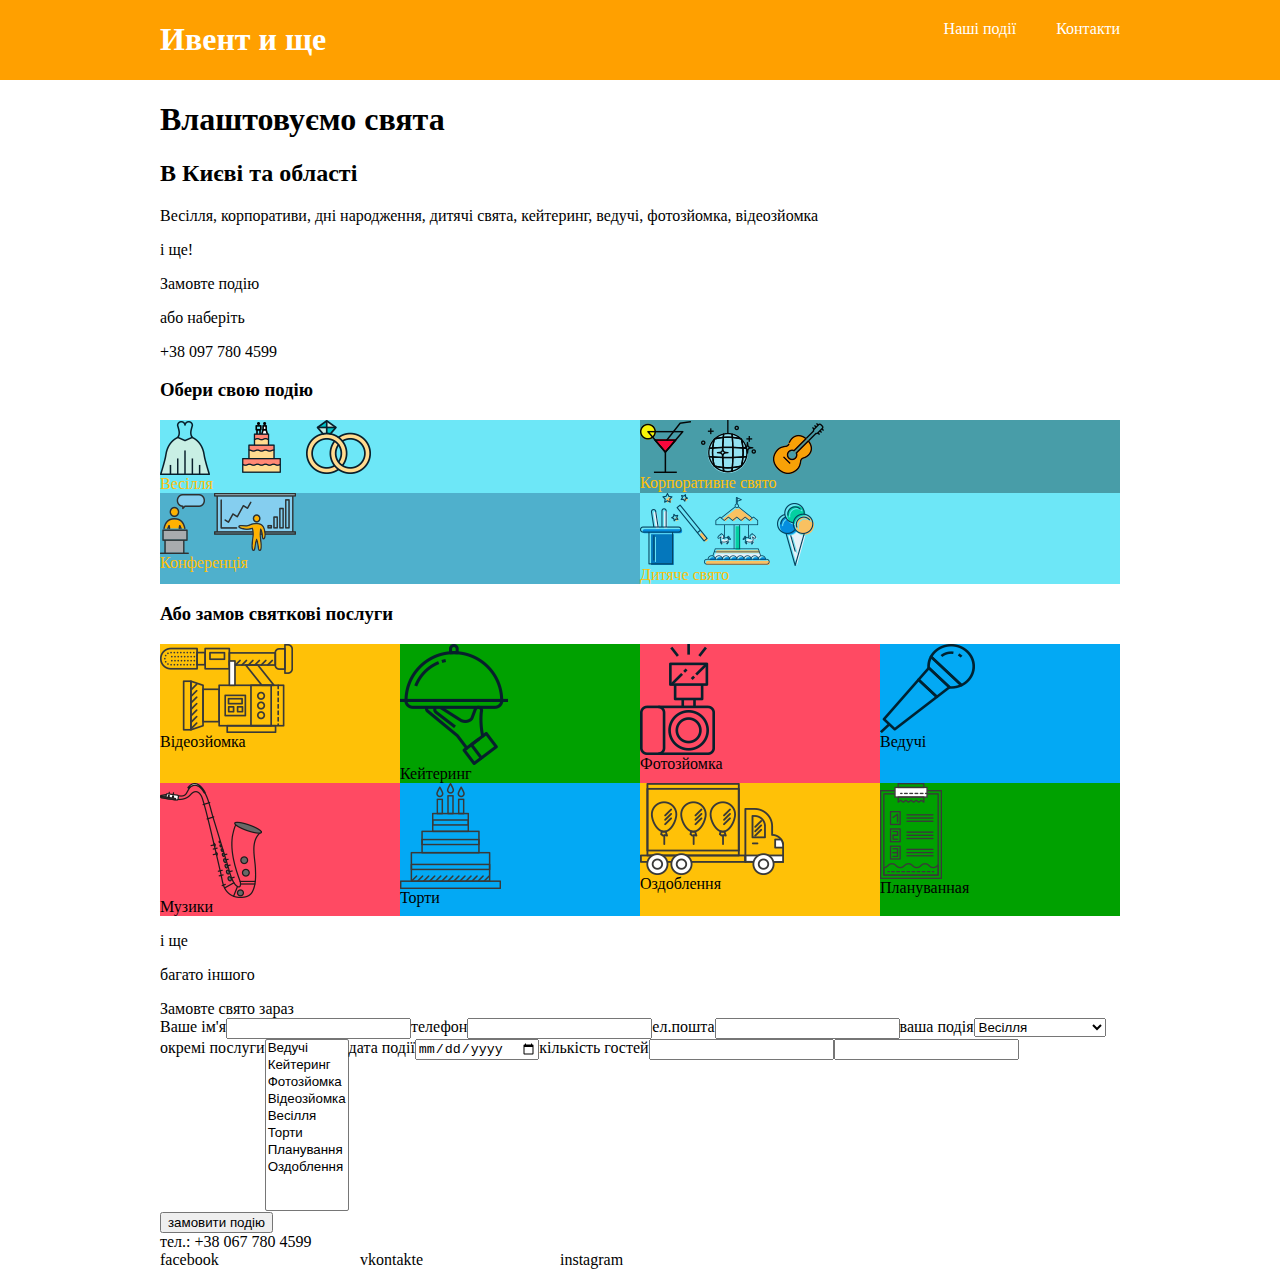
==== index.html @ dd147dad "Scaffoliding" ====
<!DOCTYPE html>
<html lang="ru">
<head>
  <meta charset="utf-8">
  <title>EVENT і ЩЕ</title>
  <link rel="stylesheet" type="text/css" href="style.css">
</head>
<body>
   <header class="main-index__header">
     <div class="container">
       <h1 class="main-nav__name">Ивент и ще</h1>
          <nav class="main-nav">
          <ul class="main-nav__items">
             <li class="main-nav__item">Наші події</li>
             <li class="main-nav__item">Контакти</li>
           </ul>
        </nav>
      </div>
    </header>

	<section class="main-page">
		<div class="main-page__wrapper container">
		  <h1 class="main-page__descript">Влаштовуємо свята</h1>
		  <h2>В Києві та області</h2>
		  <p>Весілля, корпоративи, дні народження, дитячі свята, кейтеринг, ведучі, фотозйомка, відеозйомка</p>
		  <p class="more more--main-page">і ще!</p>
		  <div class="button--main-page">Замовте подію</div>
		  <p>або наберіть</p>
		  <div class="main-page__phone">+38 097 780 4599</div>
		</div>
	</section>

	<section class="events">
		<div class="wrapper__events container">
			<h3 class="events__title">Обери свою подію</h3>
				<ul class="events__list">
					<li class="events__item events__item--wedding">
						<img src="img/main_items_wedding.png">
						<a>Весілля</a>
					</li>
					<li class="events__item events__item--corporate">
						<img src="img/main_items_corporate.png">
						<a>Корпоративне свято</a>
					</li>
					<li class="events__item events__item--conference">
						<img src="img/main_items_conference.png">
						<a>Конференція</a>
					</li>
					<li class="events__item events__item--children">
						<img src="img/main_items_childern.png">
						<a>Дитяче свято</a>
					</li>
				</ul>
			</div>
	</section>
	<section class="products">
		<div class="products__wrapper container">
		<h3>Або замов святкові послуги</h3>
			<ul class="products__list">
				<li class="products__item products__item--video">
					<img src="img/video_cam.png">
					<a>Відеозйомка</a>
				</li>
				<li class="products__item products__item--music">
					<img src="img/sax.png">
					<a>Музики</a>
				</li>
				<li class="products__item products__item--katering">
					<img src="img/katerign.png">
					<a>Кейтеринг</a>
				</li>
				<li class="products__item products__item--photo">
					<img src="img/photo.png">
					<a>Фотозйомка</a>
				</li>
				<li class="products__item products__item--decorating">
					<img src="img/decor.png">
					<a>Оздоблення</a>
				</li>
				<li class="products__item products__item--cakes">
					<img src="img/cakes.png">
					<a>Торти</a>
				</li>
				<li class="products__item products__item--organization">
					<img src="img/organization.png">
					<a>Плануванная</a>
				</li>
				<li class="products__item products__item--tamada">
					<img src="img/tamada.png">
					<a>Ведучі</a>
				</li>
			</ul>
			<div class="products__afterword">
				<p class="more more--products">і ще</p><p>багато іншого</p>
			</div>
		</div>
	</section>

	<section class="order">
		<div class="order__wrapper container">
			<form class="form">
				<label class="form__title">Замовте свято зараз</label>
				<ul>
				  <li><label for="name" class="form__label form__label--text">Ваше ім'я</label></li>
				  <li><input type="text" id="name" name="name" class="form__input form__input--text"></li>
				  <li><label for="phone" class="form__label form__label--text">телефон</label></li>
				  <li><input type="text" id="phone" name="phone" class="form__input form__input--text"></li>
				  <li><label for="email" class="form__label form__label--text">ел.пошта</label></li>
				  <li><input type="text" id="email" name="email" class="form__input form__input--text"></li>
			      <li><label for="event" class="form__label form__label--text">ваша подія</label></li>
				  <li>
				    <select id="event" name="event" class="form__input form__input--text">
				      <option>Весілля</option>
 				      <option>Корпоратив</option>
 					  <option>Конференція</option>
 					  <option>Дитяче свято</option>
 					  <option>День народження</option>
 					  <option>Заручини</option>
					</select>

				  </li>
				  <li><label for="product" class="form__label form__label--select">окремі послуги</label></li>
				  <li>
				  	<select id="product" name="product" class="form__input form__input--select" multiple size="10">
				      <option>Ведучі</option>
					  <option>Кейтеринг</option>
					  <option>Фотозйомка</option>
					  <option>Відеозйомка</option>
					  <option>Весілля</option>
					  <option>Торти</option>
					  <option>Планування</option>
					  <option>Оздоблення</option>
					</select>
				  </li>
				  <li><label for="date" class="form__label form__label--date">дата події</label></li>
				  <li><input type="date" name="date" id="date" class="form__input form__input--date"></li>
				  <li><label for="guest_num" class="form__label form__label--guest-num">кількість гостей</label></li>
				  <li><input type="number" name="guest-num" id="guest-num" class="form__input form__input--date"></li>
				  <li><label for="specials" class="form__label form__label--specials"></label></li>
				  <li><input type="textarea" rows="6" name="specials" class="form__input form__input--textarea"></li>

				  <li><input type="submit" name="order" id="order" class="form__input form__input--submit" value="замовити подію"></li>
				    </ul>
			</form>
		</div>
		<footer class="page-footer container">
		<div class="page-footer__phone">
		тел.: +38 067 780 4599
		</div>
		<div class="page-footer__social-buttonons">
        <ul class="page-footer__social-buttons-list">
          <li class="page-footer__social-button page-footer__social-button--facebook">facebook</li>
          <li class="page-footer__social-button page-footer__social-button--vkontakt">vkontakte</li>
          <li class="page-footer__social-button page-footer__social-button--insta">instagram</li>
        </ul>
      </div>
		</footer>
	</section>


</body>
</html>
---- style.css ----
/* @mobile-widths-only (max-width: 767px);*/

/*-----------------Общие стили-------------------*/

body {
	margin: 0;
	padding: 0;
}

ul {
	list-style: none;
	padding: 0;
	margin: 0;
}

.clearfix:after {
  content: "";
  display: table;
  clear: both;
}

.container {
  width: 320px;
  margin: 0 auto;
}

.header__title {
	display: block;
	float: left;
}

@media (min-width: 768px) {
  .container {
    width: 640px;
  }
}

@media (min-width: 1200px) {
  .container {
    width: 960px;
  }
}


/*-----------------------Header----------------------*/

header {
  overflow: auto;
  outline: 1px dashed white;
  width: 100%;
  color: white;
  background-color: #ffa000;
}



@media (min-width: 768px) {

}
@media (min-width: 1200px) {

}


/*--------------Navigation-------------*/
.main-nav {
  position: relative;
  width: 320px;
  min-height: 50px;
}

.main-nav__items {
  margin: 0;
  padding: 0;
  list-style: none;
}

@media (min-width: 768px) {
	.main-nav {
		width: auto;
		min-height: 70px;}

}

@media (min-width: 1200px) {
	.main-nav {
		width: auto;
		min-height: 70px;
	}
	.main-nav__items {
		float: right;
	}
	.main-nav__name {
		float:left;
	/*	width: 150px;*/
	}
	.main-nav__item {
		float: left;
		margin: 20px;
	}
	.main-nav__item:last-child {
		margin-right: 0;
	}
}

/*--------------------main-page-------------------*/




/*---------------------events----------------------*/

.events__item {
	display: 100%;
}

.events__item img {
	display: block;
}

.events__item a {
	color: #ffc107;
	width: 100%;
}

.events__item--wedding {
	background-color: #6de7f7;
}


.events__item--corporate {
	background-color: #489da8;
}

.events__item--conference {
	background-color: #4fb0cc;
}

.events__item--children {
	background-color: #6de7f7;
}


@media (min-width: 768px) {
	.events__list {
		display: flex;
		flex-direction: row;
		flex-wrap: wrap;
	}

	.events__item {
		flex-basis: 50%;
	}
}

@media (min-width: 1200px) {
	.events__item {
		flex-basis: 50%;
	}
}

/*----------------Products------------------*/

.products {
	display: 100%;
}

.products__item img {
	display: block;
}

.products__item a {

	width: 100%;
}

.products__item--video,
.products__item--decorating {
background-color: #ffc107;
}

.products__item--music,
.products__item--photo {
background-color: #ff4a63;
}

.products__item--katering,
.products__item--organization {
background-color: #00a100;
}

.products__item--cakes,
.products__item--tamada {
background-color: #03a9f4;
}

@media (min-width: 768px) {
	.products__list {
	display: flex;
		flex-direction: row;
		flex-wrap: wrap;
	}

	.products__item {
		width: 50%;
	}


.products__item--video{
	order: 0}
.products__item--decorating {
	order: 6;
}
.products__item--music {
	order: 7;
}
.products__item--photo {
	order: 2;
}
.products__item--katering {
	order: 4;
}
.products__item--organization {
	order:1;}

.products__item--cakes {
	order: 6;
}
.products__item--tamada {
	order: 3;
}

}

@media (min-width: 1200px) {
		.products__item {
		width: 25%;
	}
	.products__item--music {
	order: 4;}

	.products__item--organization {
	order:7;}

	.products__item--katering {
	order: 1;}

	.products__item--cakes {
	order: 5;
}

.products__item--decorating {
	order: 6;
}
}

/*----------------form-------------*/

@media (min-width: 768px) {
	.form ul {
	display: flex;
	flex-wrap: wrap;
	flex-direction: row;
}



/*.form ul {
	padding: 0;
	margin: 0;
	width: 100%;
}*/
}

/*-----------footer--------------*/

@media (min-width: 768px) {
.page-footer li {
		display: block;
 		float: left;
 		width: 200px;
 	}

 }
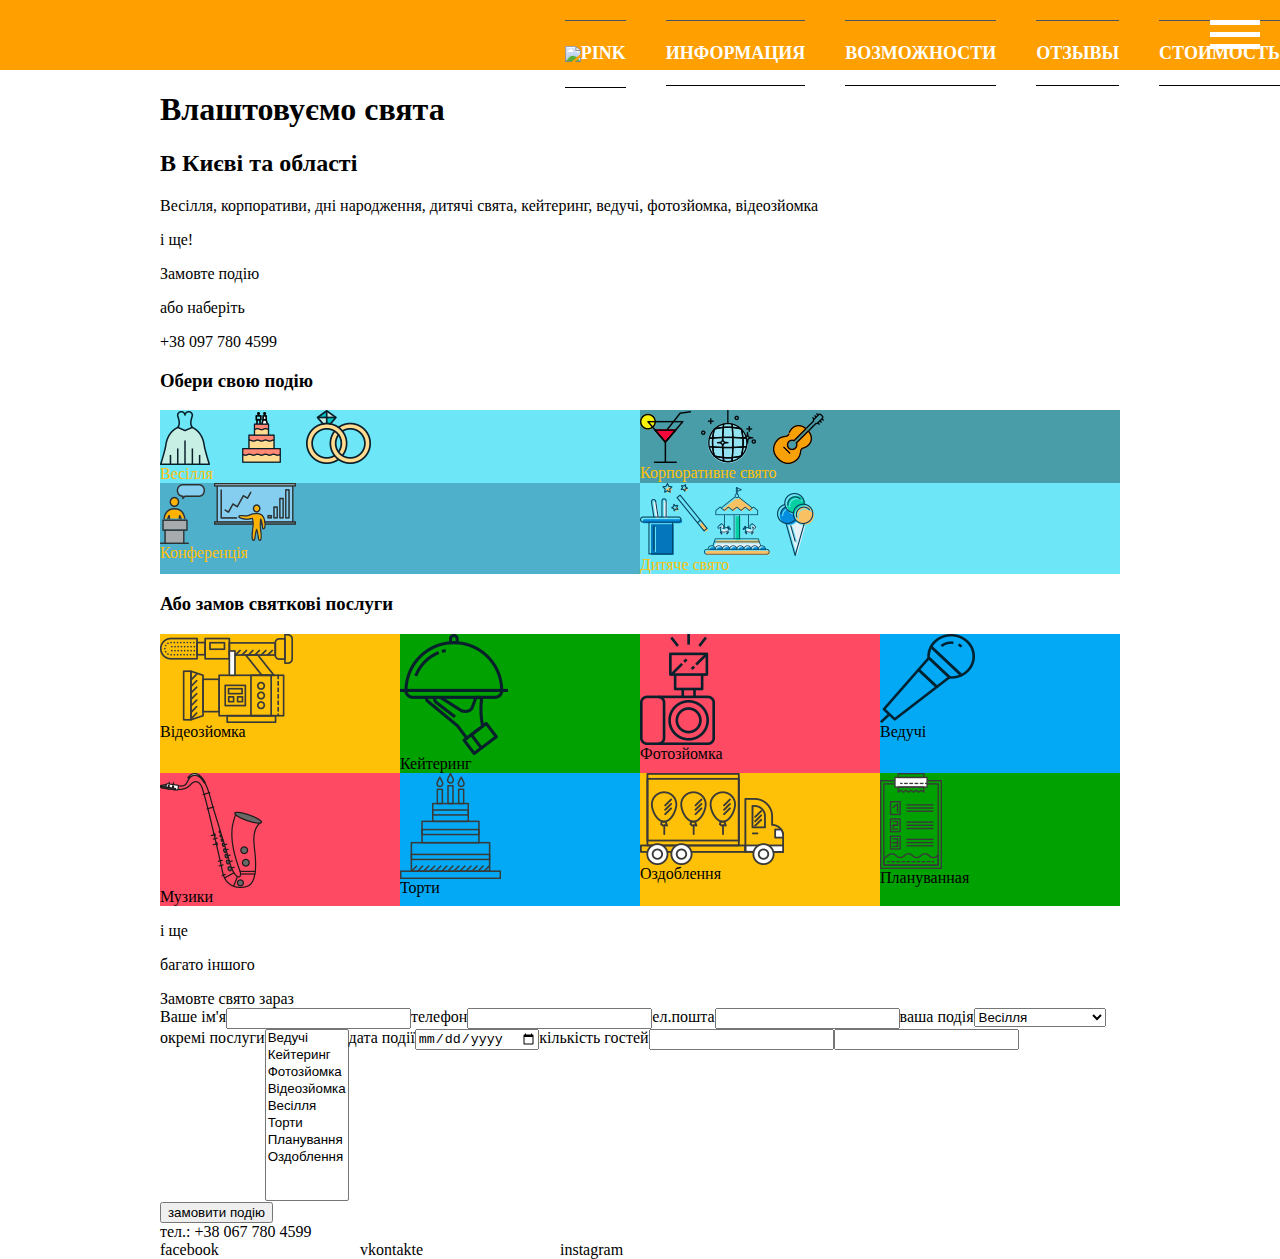
==== commit 0a480af3: "adding fonts" ====
--- a/index.html
+++ b/index.html
@@ -6,17 +6,28 @@
   <link rel="stylesheet" type="text/css" href="style.css">
 </head>
 <body>
-   <header class="main-index__header">
-     <div class="container">
-       <h1 class="main-nav__name">Ивент и ще</h1>
-          <nav class="main-nav">
+<div class="main-index">
+  <header class="main-index__header">
+      <div class="main-nav__wrapper">
+        <nav class="main-nav main-nav--closed">
+          <span class="main-nav__toggle main-nav__toggle--closed"></span>
           <ul class="main-nav__items">
-             <li class="main-nav__item">Наші події</li>
-             <li class="main-nav__item">Контакти</li>
-           </ul>
+            <li class=" main-nav__item main-nav__item--logo-mobile"><a>
+              <picture>
+                <source media="(min-width: 1200px)" srcset="img/logo-pink-white-desktop.svg">
+                <source media="(min-width: 768px)" srcset="img/logo-pink-white-tablet.svg">
+                <img src="img/logo-pink-white-mobile.svg" alt="PINK">
+              </picture></a>
+            </li>
+            <li class="main-nav__item main-nav__item--active"><a>Информация</a></li>
+            <li class="main-nav__item"><a>Возможности</a></li>
+            <li class="main-nav__item"><a>Отзывы</a></li>
+            <li class="main-nav__item"><a>Стоимость</a></li>
+          </ul>
         </nav>
       </div>
     </header>
+   </div>
 
 	<section class="main-page">
 		<div class="main-page__wrapper container">
--- a/style.css
+++ b/style.css
@@ -13,6 +13,7 @@
 	margin: 0;
 }
 
+
 .clearfix:after {
   content: "";
   display: table;
@@ -24,11 +25,6 @@
   margin: 0 auto;
 }
 
-.header__title {
-	display: block;
-	float: left;
-}
-
 @media (min-width: 768px) {
   .container {
     width: 640px;
@@ -38,20 +34,298 @@
 @media (min-width: 1200px) {
   .container {
     width: 960px;
-  }
+
+  }
+}
+
+
+/*-------------------шрифты--------------------*/
+
+@font-face {
+  font-family: 'Peach_milk';
+  src:  url('fonts/peach_milk.ttf') format('ttf');
+  font-weight: normal;
+  font-style: normal;
+}
+
+@font-face {
+  font-family: "Peach_milk";
+  src:  url('fonts/peach_milk_2.otf') format('ttf');
+  font-weight: bold;
+  font-style: normal;
+}
+/* Generated by Font Squirrel (https://www.fontsquirrel.com) on April 2, 2016 */
+
+
+
+@font-face {
+    font-family: 'peach_milkregular';
+    src: url('peach_milk-webfont.eot');
+    src: url('peach_milk-webfont.eot?#iefix') format('embedded-opentype'),
+         url('peach_milk-webfont.woff2') format('woff2'),
+         url('peach_milk-webfont.woff') format('woff'),
+         url('peach_milk-webfont.ttf') format('truetype');
+    font-weight: normal;
+    font-style: normal;
+
+}
+
+
+
+
+@font-face {
+    font-family: 'peach_milk_2.0regular';
+    src: url('peach_milk_2-webfont.eot');
+    src: url('peach_milk_2-webfont.eot?#iefix') format('embedded-opentype'),
+         url('peach_milk_2-webfont.woff2') format('woff2'),
+         url('peach_milk_2-webfont.woff') format('woff'),
+         url('peach_milk_2-webfont.ttf') format('truetype');
+    font-weight: normal;
+    font-style: normal;
+
+}
+
+
+
+
+@font-face {
+    font-family: 'web_serveroffregular';
+    src: url('web_serveroff-webfont.eot');
+    src: url('web_serveroff-webfont.eot?#iefix') format('embedded-opentype'),
+         url('web_serveroff-webfont.woff2') format('woff2'),
+         url('web_serveroff-webfont.woff') format('woff'),
+         url('web_serveroff-webfont.ttf') format('truetype');
+    font-weight: normal;
+    font-style: normal;
+
+}
+
+
+
+
+@font-face {
+    font-family: 'web_serveroffregular';
+    src: url('web_serveroff-webfont.eot');
+    src: url('web_serveroff-webfont.eot?#iefix') format('embedded-opentype'),
+         url('web_serveroff-webfont.woff2') format('woff2'),
+         url('web_serveroff-webfont.woff') format('woff'),
+         url('web_serveroff-webfont.ttf') format('truetype');
+    font-weight: normal;
+    font-style: normal;
+
 }
 
 
 /*-----------------------Header----------------------*/
 
-header {
-  overflow: auto;
-  outline: 1px dashed white;
+.main-nav {
+  position: relative;
   width: 100%;
-  color: white;
+  min-height: 50px;
   background-color: #ffa000;
-}
-
+
+}
+
+.main-nav__wrapper{
+  .container
+}
+
+.main-nav__logo-mobile  {
+	display: block;
+	height: 30px;
+}
+
+.main-nav__logo-mobile img {
+	width: 80px;
+	height: 30px;
+}
+
+.main-nav__items {
+  margin: 0;
+  padding: 0;
+  list-style: none;
+}
+
+.main-nav__item a {
+  display: block;
+  padding: 25px 0px;
+  // padding-bottom: 25px;
+  text-align: center;
+
+  font-size: 18px;
+  line-height: 14px;
+  color: #ffffff;
+  text-transform: uppercase;
+  text-decoration: none;
+  font-weight: bold;
+ font-family: "peach_milkregular";
+
+  background-color: rbga(29, 38, 50, 0.3);
+  border-top: 1px solid #495562;
+  border-bottom: 1px solid #030303;
+}
+
+.main-nav__toggle {
+  position: absolute;
+  top: 0;
+  right: 0;
+  z-index: 20;
+  display: block;
+  width: 70px;
+  height: 50px;
+  font-size: 0;
+  cursor: pointer;
+}
+
+.main-nav__toggle--closed::before {
+  content: "";
+  position: absolute;
+  top: 20px;
+  left: 0px;
+
+  width: 50px;
+  height: 5px;
+
+  background-color: #ffffff;
+  box-shadow: 0 12px 0 0 #ffffff,
+  0 24px 0 0 #ffffff;
+}
+
+.main-nav__toggle--opened::before,
+.main-nav__toggle--opened::after {
+  content: "";
+  position: absolute;
+  top: 23px;
+  left: 0px;
+
+  width: 36px;
+  height: 2px;
+
+  background-color: #ffffff;
+}
+
+.main-nav__toggle--opened::before {
+  transform: rotate(45deg);
+}
+
+.main-nav__toggle--opened::after {
+  transform: rotate(-45deg);
+}
+  @media    @mobile-and-tablet-widths-only {
+  .main-nav--closed .main-nav__item {
+    display: none;
+  }
+
+  .main-nav--closed .main-nav__item--logo-mobile {
+    display: block;
+  }
+
+  .main-nav--closed .main-nav__item a {
+    border: none;
+  }
+
+  .main-nav--opened {
+    position: absolute;
+    top: 0;
+    right: 0;
+    left: 70px;
+    z-index: 10;
+
+    background-color: #6a4d38;
+  }
+
+  .main-nav--opened::before {
+    content: "";
+    position: absolute;
+    top: 0;
+    left: 0;
+    z-index: 2;
+
+    width: 7px;
+    height: 100%;
+  }
+
+  .main-nav--opened .main-nav__item {
+    display: block;
+  }
+
+  .main-nav--opened .main-nav__user-nav {
+    display: block;
+  }
+
+}
+
+@media @tablet-widths {
+	.main-nav {
+		width: auto;
+		min-height: 70px;
+  }
+
+  .main-index__header{
+    background-color: rgba(29, 40, 50, 0.3);
+
+  }
+
+}
+
+@media @desktop-widths {
+	.main-index__header {
+   background-color: rgba(29, 40, 50, 0.3);
+  }
+
+  .main-nav__toggle {
+    display: none;
+  }
+
+  .main-nav__wrapper {
+    display: flex;
+    flex-direction: row;
+    flex-wrap: nowrap;
+  }
+
+  .main-nav {
+	  display: flex;
+    flex-direction: row;
+    width: 100%;
+    min-height: 70px;
+	}
+
+  .main-nav__items {
+    margin-left: 0;
+    align-items: center;
+    width: 100%;
+  }
+
+  .main-nav__item {
+    margin: 20px;
+  }
+
+.main-nav__item a {
+  border: none;
+  background-color: transparent;
+  text-transform: none;
+  font-weight: normal;
+}
+
+.main-nav__item--logo-mobile {
+margin-right: 170px;
+}
+
+
+	.main-nav__items {
+    display: flex;
+    flex-direction: row;
+    margin-left: auto;
+	}
+
+	.main-nav__name {
+	  width: 150px;
+	}
+
+	.main-nav__item:last-child {
+	  margin-right: 0;
+	}
+}
 
 
 @media (min-width: 768px) {
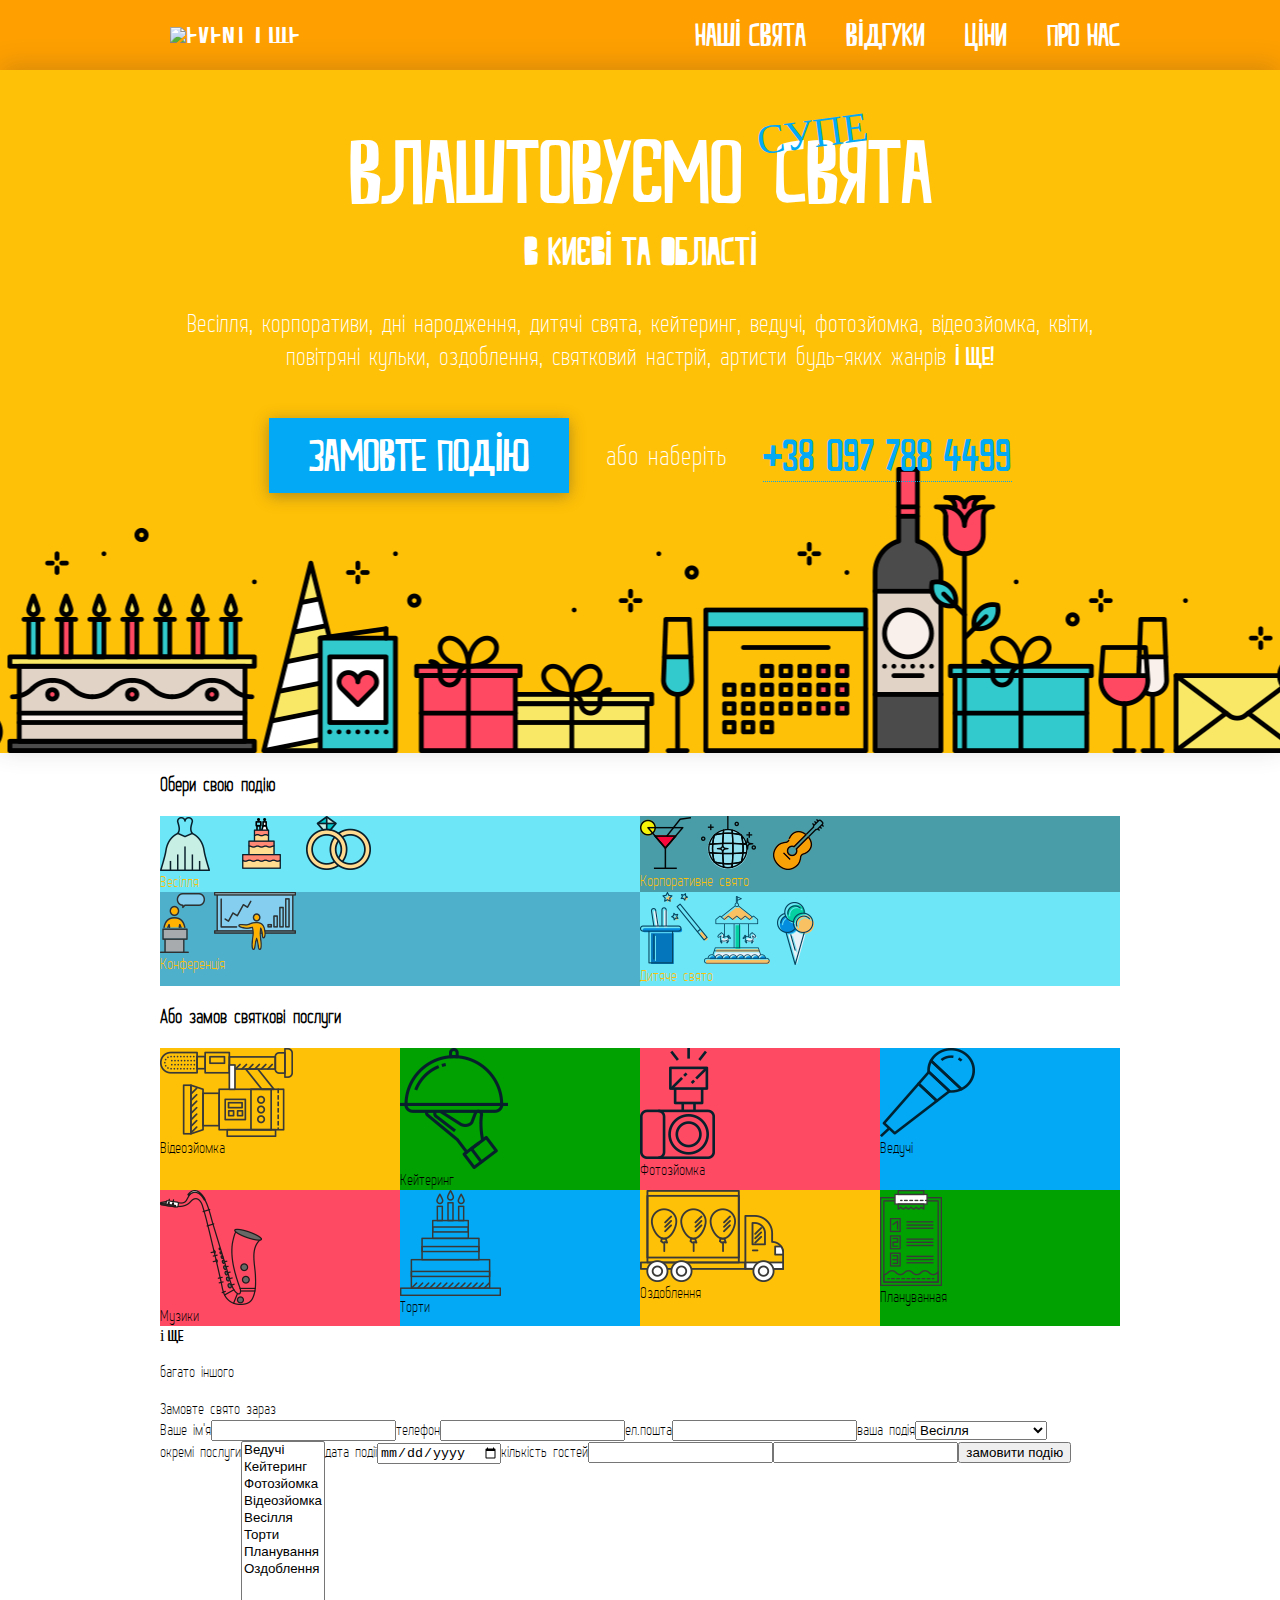
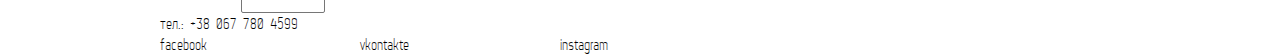
==== commit 6648387d: "main screen done" ====
--- a/index.html
+++ b/index.html
@@ -8,21 +8,19 @@
 <body>
 <div class="main-index">
   <header class="main-index__header">
-      <div class="main-nav__wrapper">
+      <div class="main-nav__wrapper container">
         <nav class="main-nav main-nav--closed">
           <span class="main-nav__toggle main-nav__toggle--closed"></span>
           <ul class="main-nav__items">
             <li class=" main-nav__item main-nav__item--logo-mobile"><a>
               <picture>
-                <source media="(min-width: 1200px)" srcset="img/logo-pink-white-desktop.svg">
-                <source media="(min-width: 768px)" srcset="img/logo-pink-white-tablet.svg">
-                <img src="img/logo-pink-white-mobile.svg" alt="PINK">
+                <img src="img/logo-event" alt="EVENT &#304; ще">
               </picture></a>
             </li>
-            <li class="main-nav__item main-nav__item--active"><a>Информация</a></li>
-            <li class="main-nav__item"><a>Возможности</a></li>
-            <li class="main-nav__item"><a>Отзывы</a></li>
-            <li class="main-nav__item"><a>Стоимость</a></li>
+            <li class="main-nav__item main-nav__item--active"><a>Наш&#304; свята</a></li>
+            <li class="main-nav__item"><a>В&#304;дгуки</a></li>
+            <li class="main-nav__item"><a>Ц&#304;ни</a></li>
+            <li class="main-nav__item"><a>Про нас</a></li>
           </ul>
         </nav>
       </div>
@@ -31,13 +29,26 @@
 
 	<section class="main-page">
 		<div class="main-page__wrapper container">
-		  <h1 class="main-page__descript">Влаштовуємо свята</h1>
-		  <h2>В Києві та області</h2>
-		  <p>Весілля, корпоративи, дні народження, дитячі свята, кейтеринг, ведучі, фотозйомка, відеозйомка</p>
-		  <p class="more more--main-page">і ще!</p>
-		  <div class="button--main-page">Замовте подію</div>
-		  <p>або наберіть</p>
-		  <div class="main-page__phone">+38 097 780 4599</div>
+			<div  class="main-page__descript">
+			  <h1>Влаштовуємо <span class="main-page__descript-sup">свята</span></h1>
+			  <h2>В Києв&#304; та област&#304;</h2>
+
+			  <div class="main-page__descript-mobile">
+			    <p>Весілля, корпоративи, дні народження, дитячі свята, кейтеринг, ведучі, фотозйомка, відеозйомка</p>
+			    <p class="more more--main-page">&#304; ще!</p>
+			  </div>
+
+			  <div class="main-page__descript-desktop">
+				  <p>Весілля, корпоративи, дні народження, дитячі свята, кейтеринг, ведучі, фотозйомка, відеозйомка, квіти, повітряні кульки, оздоблення, святковий настрій, артисти будь-яких жанрів
+				  <span class="more more--main-page">&#304; ще!</span></p>
+			  </div>
+
+			</div>
+			  <div class="main-page__main-order">
+			    <div class="button button--main-page"><a>Замовте под&#304;ю</a></div>
+			    <p>або наберіть</p>
+			    <div class="main-page__phone"><a href="tel:+380977884499<">+38 097 788 4499</a></div>
+			</div>
 		</div>
 	</section>
 
--- a/style.css
+++ b/style.css
@@ -1,10 +1,53 @@
 /* @mobile-widths-only (max-width: 767px);*/
+
+
+/*-------------------шрифты--------------------*/
+
+/* Generated by Font Squirrel (https://www.fontsquirrel.com) on April 2, 2016 */
+@font-face {
+    font-family: 'peach_milkregular';
+    src: url('fonts/peach_milk-webfont.eot');
+    src: url('fonts/peach_milk-webfont.eot?#iefix') format('embedded-opentype'),
+         url('fonts/peach_milk-webfont.woff2') format('woff2'),
+         url('fonts/peach_milk-webfont.woff') format('woff'),
+         url('fonts/peach_milk-webfont.ttf') format('truetype');
+    font-weight: bold;
+    font-style: normal;
+
+}
+
+@font-face {
+    font-family: 'peach_milkregular';
+    src: url('fonts/peach_milk_2-webfont.eot');
+    src: url('fonts/peach_milk_2-webfont.eot?#iefix') format('embedded-opentype'),
+         url('fonts/peach_milk_2-webfont.woff2') format('woff2'),
+         url('fonts/peach_milk_2-webfont.woff') format('woff'),
+         url('fonts/peach_milk_2-webfont.ttf') format('truetype');
+    font-weight: normal;
+    font-style: normal;
+
+}
+
+@font-face {
+    font-family: 'web_serveroffregular';
+    src: url('fonts/web_serveroff-webfont.eot');
+    src: url('fonts/web_serveroff-webfont.eot?#iefix') format('embedded-opentype'),
+         url('fonts/web_serveroff-webfont.woff2') format('woff2'),
+         url('fonts/web_serveroff-webfont.woff') format('woff'),
+         url('fonts/web_serveroff-webfont.ttf') format('truetype');
+    font-weight: normal;
+    font-style: normal;
+
+}
 
 /*-----------------Общие стили-------------------*/
 
 body {
 	margin: 0;
 	padding: 0;
+	font-family: "web_serveroffregular", Arial, sans-serif;
+	display: flex;
+	flex-direction: column;
 }
 
 ul {
@@ -39,95 +82,22 @@
 }
 
 
-/*-------------------шрифты--------------------*/
-
-@font-face {
-  font-family: 'Peach_milk';
-  src:  url('fonts/peach_milk.ttf') format('ttf');
-  font-weight: normal;
-  font-style: normal;
-}
-
-@font-face {
-  font-family: "Peach_milk";
-  src:  url('fonts/peach_milk_2.otf') format('ttf');
-  font-weight: bold;
-  font-style: normal;
-}
-/* Generated by Font Squirrel (https://www.fontsquirrel.com) on April 2, 2016 */
-
-
-
-@font-face {
-    font-family: 'peach_milkregular';
-    src: url('peach_milk-webfont.eot');
-    src: url('peach_milk-webfont.eot?#iefix') format('embedded-opentype'),
-         url('peach_milk-webfont.woff2') format('woff2'),
-         url('peach_milk-webfont.woff') format('woff'),
-         url('peach_milk-webfont.ttf') format('truetype');
-    font-weight: normal;
-    font-style: normal;
-
-}
-
-
-
-
-@font-face {
-    font-family: 'peach_milk_2.0regular';
-    src: url('peach_milk_2-webfont.eot');
-    src: url('peach_milk_2-webfont.eot?#iefix') format('embedded-opentype'),
-         url('peach_milk_2-webfont.woff2') format('woff2'),
-         url('peach_milk_2-webfont.woff') format('woff'),
-         url('peach_milk_2-webfont.ttf') format('truetype');
-    font-weight: normal;
-    font-style: normal;
-
-}
-
-
-
-
-@font-face {
-    font-family: 'web_serveroffregular';
-    src: url('web_serveroff-webfont.eot');
-    src: url('web_serveroff-webfont.eot?#iefix') format('embedded-opentype'),
-         url('web_serveroff-webfont.woff2') format('woff2'),
-         url('web_serveroff-webfont.woff') format('woff'),
-         url('web_serveroff-webfont.ttf') format('truetype');
-    font-weight: normal;
-    font-style: normal;
-
-}
-
-
-
-
-@font-face {
-    font-family: 'web_serveroffregular';
-    src: url('web_serveroff-webfont.eot');
-    src: url('web_serveroff-webfont.eot?#iefix') format('embedded-opentype'),
-         url('web_serveroff-webfont.woff2') format('woff2'),
-         url('web_serveroff-webfont.woff') format('woff'),
-         url('web_serveroff-webfont.ttf') format('truetype');
-    font-weight: normal;
-    font-style: normal;
-
-}
-
 
 /*-----------------------Header----------------------*/
+
+.main-index__header {
+display: flex;
+width: 100%;
+color: white;
+
+
+}
 
 .main-nav {
   position: relative;
   width: 100%;
   min-height: 50px;
   background-color: #ffa000;
-
-}
-
-.main-nav__wrapper{
-  .container
 }
 
 .main-nav__logo-mobile  {
@@ -152,17 +122,21 @@
   // padding-bottom: 25px;
   text-align: center;
 
-  font-size: 18px;
+  font-size: 32px;
   line-height: 14px;
   color: #ffffff;
   text-transform: uppercase;
   text-decoration: none;
-  font-weight: bold;
- font-family: "peach_milkregular";
-
-  background-color: rbga(29, 38, 50, 0.3);
-  border-top: 1px solid #495562;
-  border-bottom: 1px solid #030303;
+  font-family: "peach_milkregular";
+
+  background-color: #ffa000;
+  border-top: 2px solid #ffdf07;
+  border-bottom: 2px solid #ff6a06;
+}
+
+.main-nav__item:first-child a {
+	text-align: left;
+	padding-left: 10px;
 }
 
 .main-nav__toggle {
@@ -211,7 +185,7 @@
 .main-nav__toggle--opened::after {
   transform: rotate(-45deg);
 }
-  @media    @mobile-and-tablet-widths-only {
+  @media (min-width: 320px) and (max-width: 1200px) {
   .main-nav--closed .main-nav__item {
     display: none;
   }
@@ -228,7 +202,6 @@
     position: absolute;
     top: 0;
     right: 0;
-    left: 70px;
     z-index: 10;
 
     background-color: #6a4d38;
@@ -255,22 +228,22 @@
 
 }
 
-@media @tablet-widths {
+@media (min-width: 768px) {
 	.main-nav {
 		width: auto;
 		min-height: 70px;
   }
 
   .main-index__header{
-    background-color: rgba(29, 40, 50, 0.3);
-
-  }
-
-}
-
-@media @desktop-widths {
+    background-color: #ffa000;
+
+  }
+
+}
+
+@media (min-width: 1200px) {
 	.main-index__header {
-   background-color: rgba(29, 40, 50, 0.3);
+   background-color: #ffa000;
   }
 
   .main-nav__toggle {
@@ -297,7 +270,7 @@
   }
 
   .main-nav__item {
-    margin: 20px;
+    margin: 0 20px;
   }
 
 .main-nav__item a {
@@ -308,7 +281,8 @@
 }
 
 .main-nav__item--logo-mobile {
-margin-right: 170px;
+margin-right: auto;
+margin-left: 0;
 }
 
 
@@ -334,52 +308,171 @@
 @media (min-width: 1200px) {
 
 }
-
-
-/*--------------Navigation-------------*/
-.main-nav {
-  position: relative;
-  width: 320px;
-  min-height: 50px;
-}
-
-.main-nav__items {
-  margin: 0;
-  padding: 0;
-  list-style: none;
-}
-
-@media (min-width: 768px) {
-	.main-nav {
-		width: auto;
-		min-height: 70px;}
-
+/*--------------------main-page-------------------*/
+
+.main-page {
+	background-color: #ffc107;
+-webkit-box-shadow: 0px -5px 25px 0px rgba(50, 50, 50, 0.2);
+-moz-box-shadow:    0px -5px 25px 0px rgba(50, 50, 50, 0.2);
+box-shadow:         0px -5px 25px 0px rgba(50, 50, 50, 0.2);
+z-index: 2;
+background: #ffc107 url("img/bg_main@1x.png") no-repeat 50% 100%;
+padding-bottom: 160px;
+}
+
+.main-page__wrapper {
+	display: flex;
+	flex-direction: column;
+    text-align: center;
+
+}
+.main-page__descript,
+.main-page__main-order {
+color: #fff;
+padding: 0 20px;
+}
+
+.main-page__descript h1,
+.main-page__descript h2 {
+	font-family: "peach_milkregular";
+
+}
+
+.main-page__descript h1 {
+	font-size: 40px;
+	margin-bottom: 5px;
+	font-weight: normal;
+}
+
+.main-page__descript h2 {
+	font-size: 20px;
+	margin-top: 5px;
+	font-weight: bold;
+}
+
+.main-page__descript-mobile p {
+	font-size: 20px;
+	padding-bottom: 0;
+	margin-bottom: 5px;
+}
+.main-page__descript-desktop {
+	display: none;
+}
+
+
+.main-page__descript-sup {
+	position: relative;
+	padding-left: 10px;
+}
+
+.main-page__descript-sup::before {
+	display: block;
+	content: " ";
+	background: url("img/super@1x.svg") no-repeat center;
+	background-size: 100%;
+	height: 45px;
+	width: 60px;
+	position: absolute;
+	top: -20px;
+	left:0;
+}
+
+.more {
+	font-family:  "peach_milkregular";
+	margin: 0;
+	padding: 0;
+}
+
+.main-page__main-order p {
+	font-size: 27px;
+	margin: 5px 0;
+}
+
+.main-page__phone a {
+	color: #ff4a63;
+	font-size: 30px;
+	font-family: "peach_milkregular";
+	text-decoration: none;
+	border-bottom: 0.5px dotted #ff4a63;
+}
+
+.button {
+	background-color: #03a9f4;
+	padding: 15px 40px;
+	-webkit-box-shadow: 0px 3px 15px 0px rgba(50, 50, 50, 0.4);
+-moz-box-shadow:    0px 3px 15px 0px rgba(50, 50, 50, 0.4);
+box-shadow:         0px 3px 15px 0px rgba(50, 50, 50, 0.4);
+font-family:  "peach_milkregular";
+text-transform: uppercase;
+}
+
+.button--main-page {
+	font-size: 30px;
+	line-height: 30px;
+	margin-top: 14px;
 }
 
 @media (min-width: 1200px) {
-	.main-nav {
-		width: auto;
-		min-height: 70px;
-	}
-	.main-nav__items {
-		float: right;
-	}
-	.main-nav__name {
-		float:left;
-	/*	width: 150px;*/
-	}
-	.main-nav__item {
-		float: left;
-		margin: 20px;
-	}
-	.main-nav__item:last-child {
-		margin-right: 0;
-	}
-}
-
-/*--------------------main-page-------------------*/
-
-
+
+.main-page {
+
+background: #ffc107 url("img/bg_main_desktop@1x.svg") no-repeat 50% 100%;
+padding-bottom: 240px;
+}
+
+.main-page__descript h1 {
+	margin-top: 50px;
+
+}
+
+.main-page__descript-mobile {
+	display: none;
+}
+
+.main-page__descript-desktop {
+	display: block;
+	font-size: 25px;
+
+}
+
+.main-page__main-order {
+	margin: 20px 70px;
+	display: flex;
+	flex-direction: row;
+	align-items: center;
+	justify-content: space-around;
+}
+
+.main-page__descript h1 {
+	font-size: 90px;
+}
+
+.main-page__descript h2 {
+	font-size: 40px;
+}
+
+.main-page__descript-sup::before {
+	height: 60px;
+	width: 112px;
+	top: -25px;
+	left: -10px;
+}
+
+.main-page__phone a {
+	color: #03a9f4;
+	font-size: 45px;
+	border-bottom: 0.5px dotted #03a9f4;
+	margin-top: 15px;
+}
+
+.button--main-page {
+	font-size: 45px;
+	line-height: 45px;
+	margin: 0;
+
+}
+
+}
 
 
 /*---------------------events----------------------*/
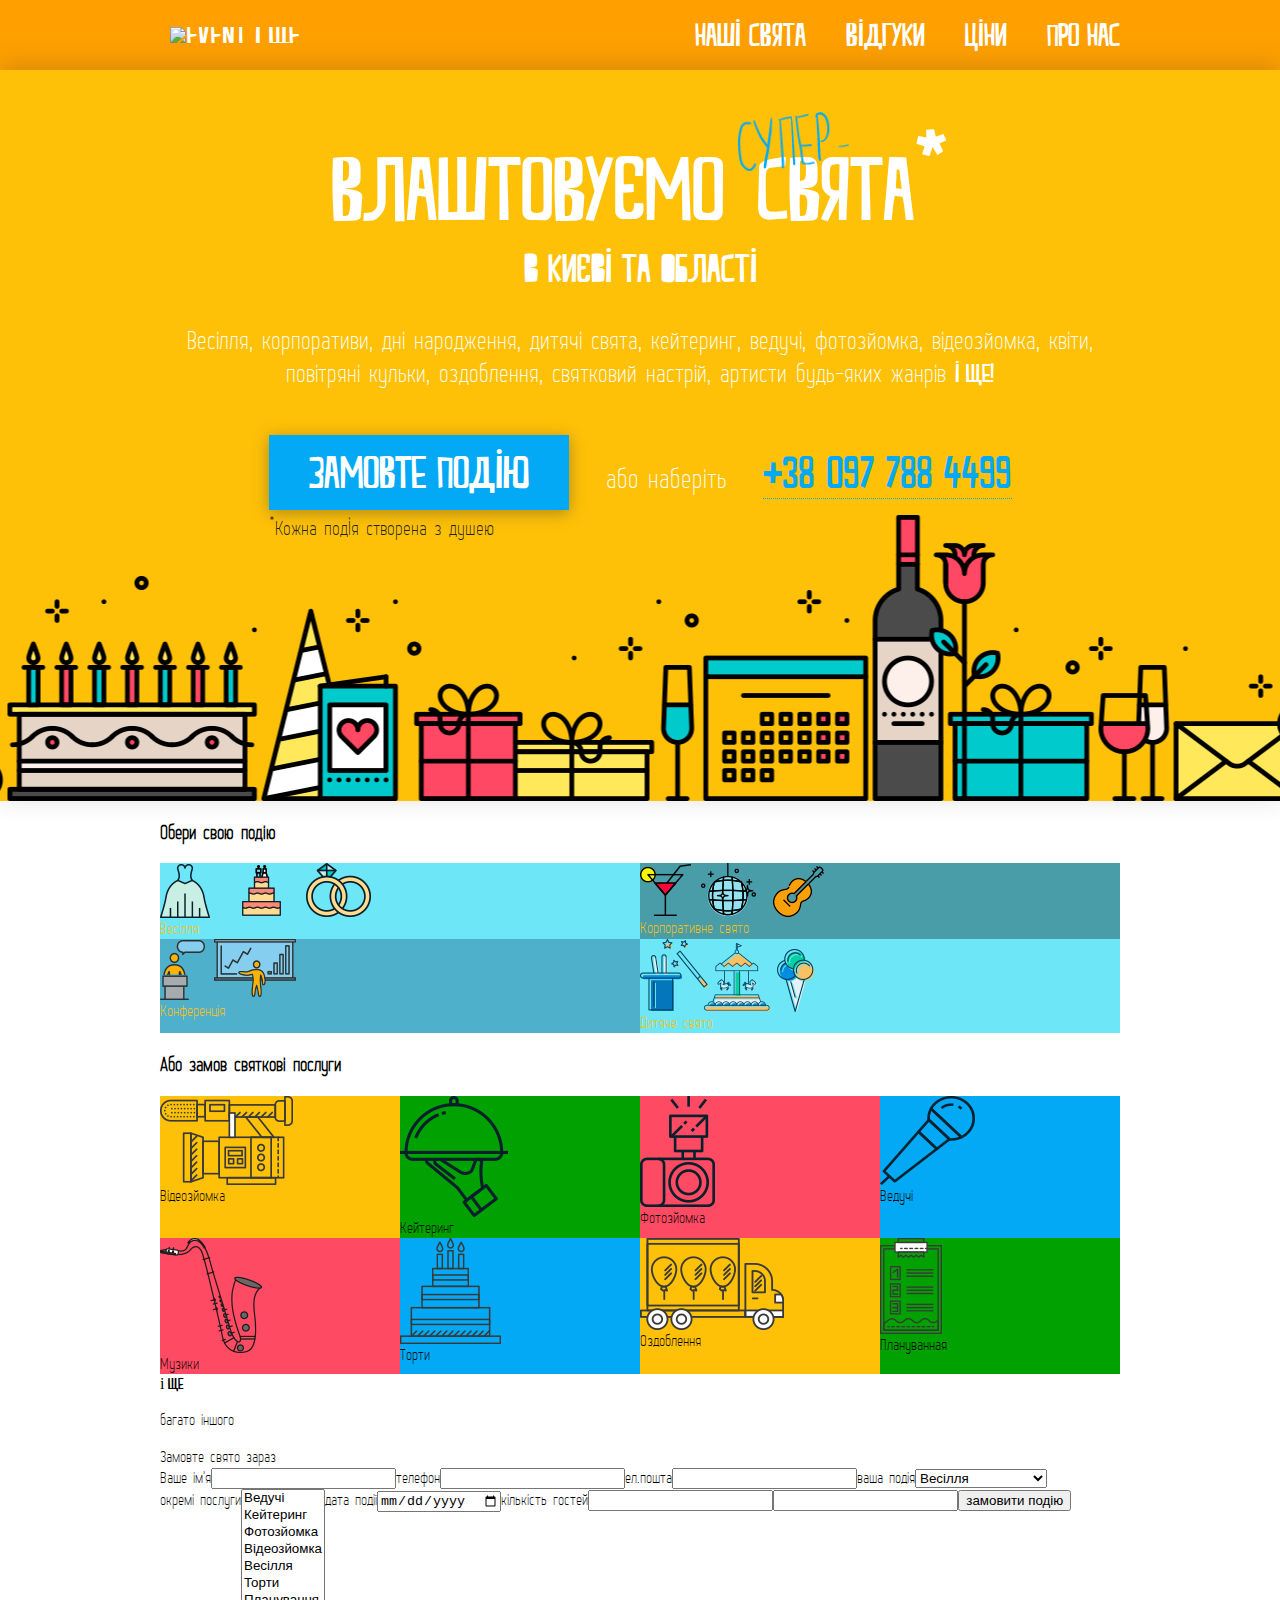
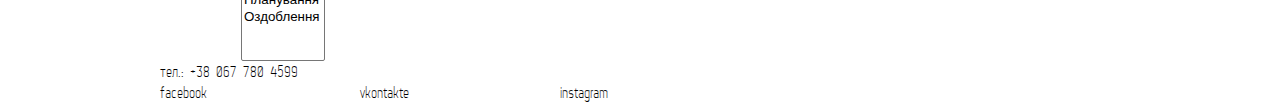
==== commit 4cf6a78b: "added starred pah" ====
--- a/index.html
+++ b/index.html
@@ -30,7 +30,7 @@
 	<section class="main-page">
 		<div class="main-page__wrapper container">
 			<div  class="main-page__descript">
-			  <h1>Влаштовуємо <span class="main-page__descript-sup">свята</span></h1>
+			  <h1>Влаштовуємо <span class="main-page__descript-sup">свята</span><sup>*</sup></h1>
 			  <h2>В Києв&#304; та област&#304;</h2>
 
 			  <div class="main-page__descript-mobile">
@@ -45,10 +45,14 @@
 
 			</div>
 			  <div class="main-page__main-order">
-			    <div class="button button--main-page"><a>Замовте под&#304;ю</a></div>
+			    <div class="button--and-starred">
+			      <div class="button button--main-page"><a>Замовте под&#304;ю</a></div>
+			      <div class="main-page__starred"><sup>*</sup>Кожна под&#304;я створена з душею</div>
+			     </div>
 			    <p>або наберіть</p>
 			    <div class="main-page__phone"><a href="tel:+380977884499<">+38 097 788 4499</a></div>
 			</div>
+
 		</div>
 	</section>
 
--- a/style.css
+++ b/style.css
@@ -89,6 +89,7 @@
 display: flex;
 width: 100%;
 color: white;
+background-color: #ffa000;
 
 
 }
@@ -185,7 +186,7 @@
 .main-nav__toggle--opened::after {
   transform: rotate(-45deg);
 }
-  @media (min-width: 320px) and (max-width: 1200px) {
+  @media (max-width: 1200px) {
   .main-nav--closed .main-nav__item {
     display: none;
   }
@@ -234,10 +235,10 @@
 		min-height: 70px;
   }
 
-  .main-index__header{
-    background-color: #ffa000;
-
-  }
+  // .main-index__header{
+  //   background-color: #ffa000;
+
+  // }
 
 }
 
@@ -302,12 +303,6 @@
 }
 
 
-@media (min-width: 768px) {
-
-}
-@media (min-width: 1200px) {
-
-}
 /*--------------------main-page-------------------*/
 
 .main-page {
@@ -317,6 +312,7 @@
 box-shadow:         0px -5px 25px 0px rgba(50, 50, 50, 0.2);
 z-index: 2;
 background: #ffc107 url("img/bg_main@1x.png") no-repeat 50% 100%;
+// background-size: 100%;
 padding-bottom: 160px;
 }
 
@@ -326,6 +322,7 @@
     text-align: center;
 
 }
+
 .main-page__descript,
 .main-page__main-order {
 color: #fff;
@@ -368,7 +365,7 @@
 .main-page__descript-sup::before {
 	display: block;
 	content: " ";
-	background: url("img/super@1x.svg") no-repeat center;
+	background: url("img/super-@1x.png") no-repeat center;
 	background-size: 100%;
 	height: 45px;
 	width: 60px;
@@ -389,11 +386,16 @@
 }
 
 .main-page__phone a {
-	color: #ff4a63;
+	color: #03a9f4;
 	font-size: 30px;
 	font-family: "peach_milkregular";
 	text-decoration: none;
-	border-bottom: 0.5px dotted #ff4a63;
+	border-bottom: 0.5px solid #03a9f4;
+}
+
+.button--and-starred {
+	display: flex;
+	flex-direction: column;
 }
 
 .button {
@@ -412,11 +414,25 @@
 	margin-top: 14px;
 }
 
+.main-page__starred {
+	text-align: left;
+	color: #212121;
+	font-size: 13px;
+
+}
+
+@media (min-width: 768px) {
+	.main-page__starred {
+	text-align: left;
+	font-size: 16px
+}
+}
+
 @media (min-width: 1200px) {
 
 .main-page {
 
-background: #ffc107 url("img/bg_main_desktop@1x.svg") no-repeat 50% 100%;
+background: #ffc107 url("img/bg_main_desktop@1x.png") no-repeat 50% 100%;
 padding-bottom: 240px;
 }
 
@@ -439,7 +455,7 @@
 	margin: 20px 70px;
 	display: flex;
 	flex-direction: row;
-	align-items: center;
+	align-items: baseline;
 	justify-content: space-around;
 }
 
@@ -470,6 +486,11 @@
 	line-height: 45px;
 	margin: 0;
 
+}
+
+.main-page__starred {
+	text-align: left;
+	font-size: 20px
 }
 
 }
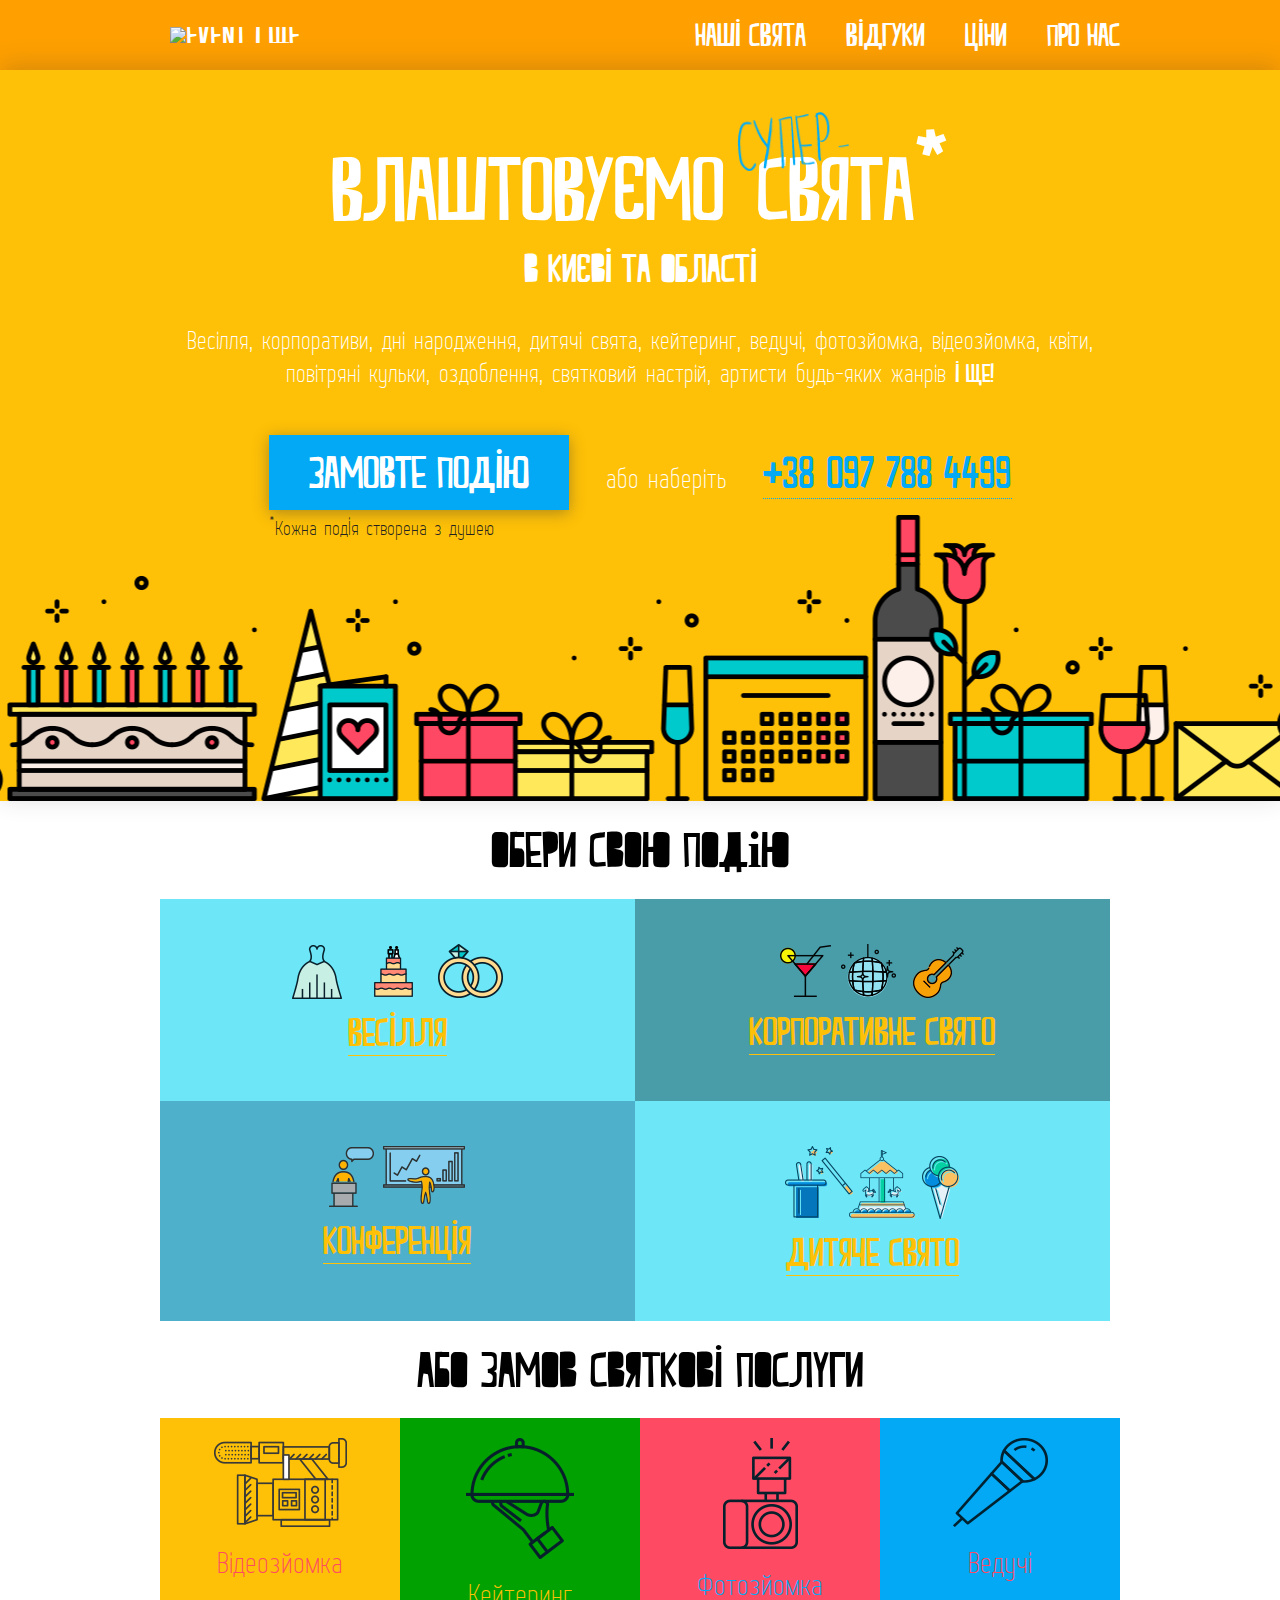
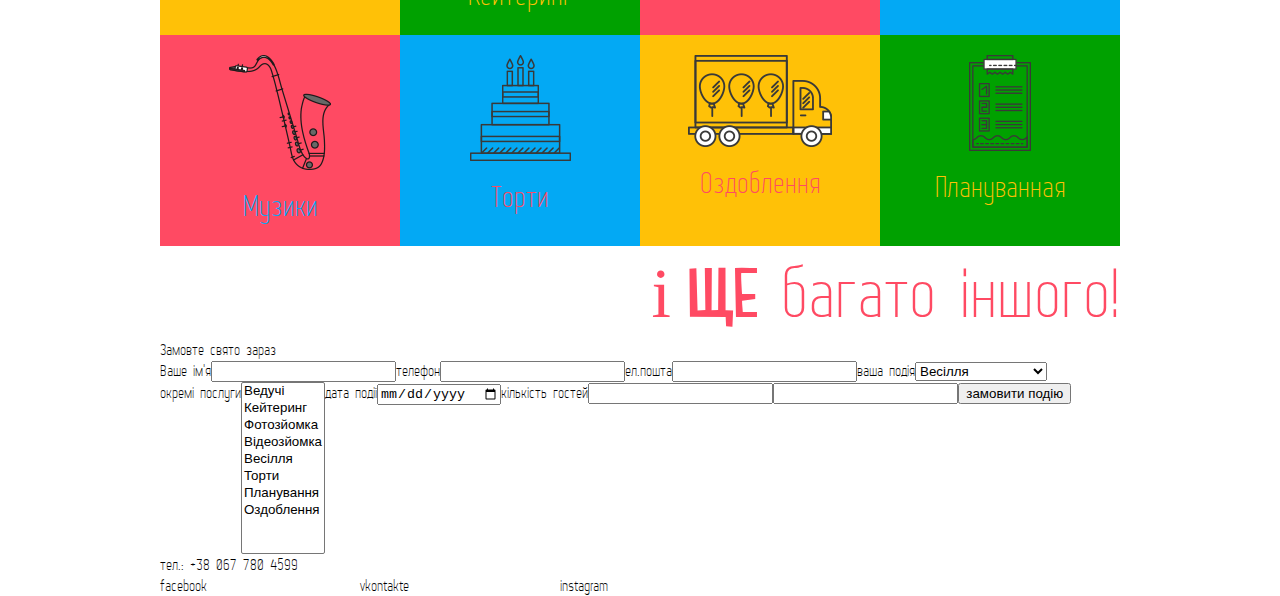
==== commit fb114870: "added product and event section" ====
--- a/index.html
+++ b/index.html
@@ -62,7 +62,7 @@
 				<ul class="events__list">
 					<li class="events__item events__item--wedding">
 						<img src="img/main_items_wedding.png">
-						<a>Весілля</a>
+						<a>Вес&#304;лля</a>
 					</li>
 					<li class="events__item events__item--corporate">
 						<img src="img/main_items_corporate.png">
@@ -70,7 +70,7 @@
 					</li>
 					<li class="events__item events__item--conference">
 						<img src="img/main_items_conference.png">
-						<a>Конференція</a>
+						<a>Конференц&#304;я</a>
 					</li>
 					<li class="events__item events__item--children">
 						<img src="img/main_items_childern.png">
@@ -81,7 +81,7 @@
 	</section>
 	<section class="products">
 		<div class="products__wrapper container">
-		<h3>Або замов святкові послуги</h3>
+		<h3 class="products__title">Або замов святков&#304; послуги</h3>
 			<ul class="products__list">
 				<li class="products__item products__item--video">
 					<img src="img/video_cam.png">
@@ -117,7 +117,7 @@
 				</li>
 			</ul>
 			<div class="products__afterword">
-				<p class="more more--products">і ще</p><p>багато іншого</p>
+				<p><span class="more more--products">і ще</span> багато іншого!</p>
 			</div>
 		</div>
 	</section>
--- a/style.css
+++ b/style.css
@@ -497,18 +497,37 @@
 
 
 /*---------------------events----------------------*/
+.products__title,
+.events__title {
+	font-family: "peach_milkregular";
+	font-weight: bold;
+	font-size: 30px;
+	text-align: center;
+	padding: 20px 0;
+	margin: 0;
+}
 
 .events__item {
-	display: 100%;
+	display: flex;
+	flex-direction: column;
+	align-items: center;
+	padding: 45px 55px;
+	text-align: center;
 }
 
 .events__item img {
 	display: block;
+	margin-bottom: 10px;
 }
 
 .events__item a {
 	color: #ffc107;
-	width: 100%;
+	width: auto;
+	font-family: "peach_milkregular";
+	font-size: 40px;
+	font-weight: normal;
+	border-bottom: 1px solid  #ffc107;
+
 }
 
 .events__item--wedding {
@@ -535,22 +554,42 @@
 		flex-direction: row;
 		flex-wrap: wrap;
 	}
-
+    .form__title,
 	.events__item {
-		flex-basis: 50%;
+		width: 31%;
+	}
+	.products__title,
+	.events__title {
+		font-size: 40px
 	}
 }
 
 @media (min-width: 1200px) {
 	.events__item {
-		flex-basis: 50%;
+		width: 38%;
+	}
+	.products__title,
+	.events__title {
+		font-size: 50px
 	}
 }
 
 /*----------------Products------------------*/
 
+.products__wrapper {
+	display: flex;
+	flex-direction: column; }
+
 .products {
-	display: 100%;
+	display: flex;
+	flex-direction: column;
+}
+
+.products__item {
+	display: flex;
+	flex-direction: column;
+	align-items: center;
+	padding: 20px 0;
 }
 
 .products__item img {
@@ -558,28 +597,41 @@
 }
 
 .products__item a {
-
-	width: 100%;
+	font-size: 30px;
+	padding-top: 16px;
 }
 
 .products__item--video,
 .products__item--decorating {
 background-color: #ffc107;
+color: #ff4a63;
 }
 
 .products__item--music,
 .products__item--photo {
 background-color: #ff4a63;
+color: #03a9f4;
 }
 
 .products__item--katering,
 .products__item--organization {
 background-color: #00a100;
+color: #ffc107;
 }
 
 .products__item--cakes,
 .products__item--tamada {
 background-color: #03a9f4;
+color: #ff4a63;
+}
+.products__afterword {
+	color: #ff4a63;
+font-size: 30px;
+text-align: center;
+padding: 0;}
+
+.products__afterword p {
+	margin: 0;
 }
 
 @media (min-width: 768px) {
@@ -592,6 +644,10 @@
 	.products__item {
 		width: 50%;
 	}
+
+	.products__afterword {
+font-size: 50px;
+}
 
 
 .products__item--video{
@@ -639,6 +695,11 @@
 
 .products__item--decorating {
 	order: 6;
+}
+.products__afterword {
+
+font-size: 70px;
+text-align: right;
 }
 }
 
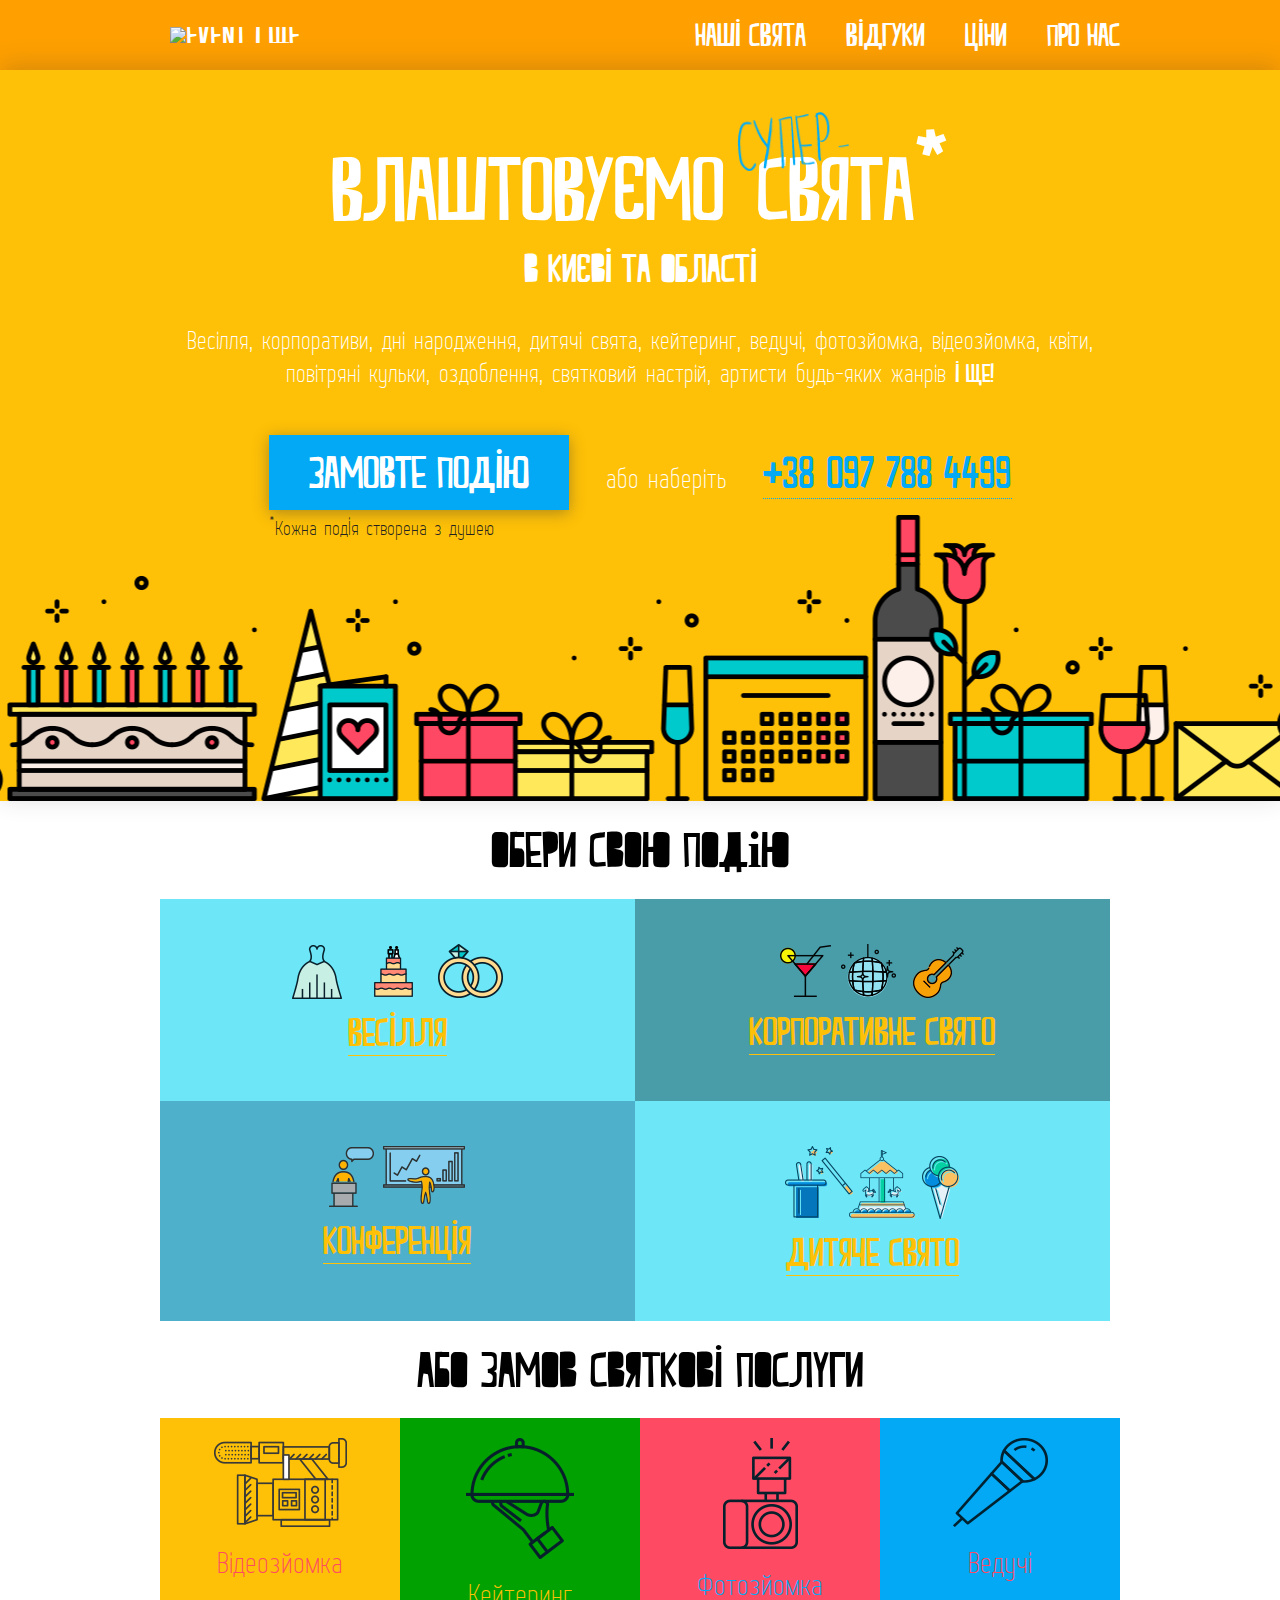
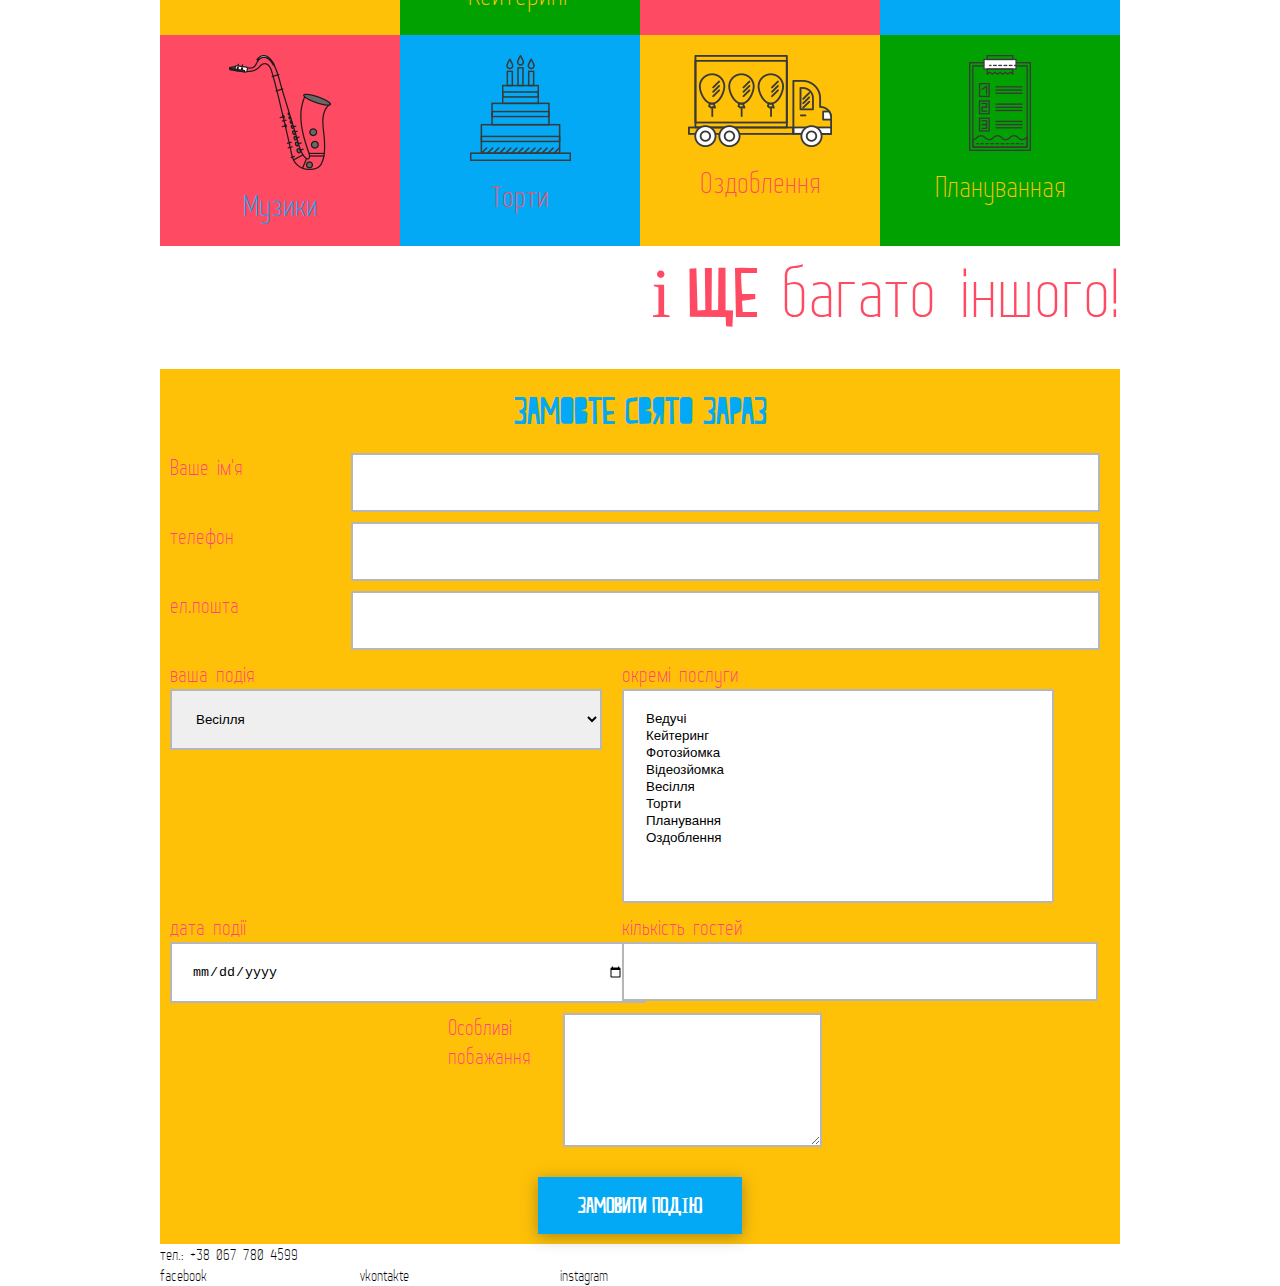
==== commit f5953374: "added meta for adaptiveness" ====
--- a/index.html
+++ b/index.html
@@ -1,6 +1,7 @@
 <!DOCTYPE html>
 <html lang="ru">
 <head>
+<meta name="viewport" content="width=device-width, initial-scale=1">
   <meta charset="utf-8">
   <title>EVENT і ЩЕ</title>
   <link rel="stylesheet" type="text/css" href="style.css">
@@ -125,28 +126,34 @@
 	<section class="order">
 		<div class="order__wrapper container">
 			<form class="form">
-				<label class="form__title">Замовте свято зараз</label>
-				<ul>
-				  <li><label for="name" class="form__label form__label--text">Ваше ім'я</label></li>
-				  <li><input type="text" id="name" name="name" class="form__input form__input--text"></li>
-				  <li><label for="phone" class="form__label form__label--text">телефон</label></li>
-				  <li><input type="text" id="phone" name="phone" class="form__input form__input--text"></li>
-				  <li><label for="email" class="form__label form__label--text">ел.пошта</label></li>
-				  <li><input type="text" id="email" name="email" class="form__input form__input--text"></li>
-			      <li><label for="event" class="form__label form__label--text">ваша подія</label></li>
-				  <li>
-				    <select id="event" name="event" class="form__input form__input--text">
-				      <option>Весілля</option>
- 				      <option>Корпоратив</option>
- 					  <option>Конференція</option>
- 					  <option>Дитяче свято</option>
- 					  <option>День народження</option>
- 					  <option>Заручини</option>
-					</select>
-
-				  </li>
-				  <li><label for="product" class="form__label form__label--select">окремі послуги</label></li>
-				  <li>
+			<label class="form__title">Замовте свято зараз</label>
+			  <ul class="form__fieldset">
+				<li class="form__item">
+				  <label for="name" class="form__label form__label--text">Ваше ім'я</label>
+				  <input type="text" id="name" name="name" class="form__input form__input--text">
+				</li>
+				<li class="form__item">
+				  <label for="phone" class="form__label form__label--text">телефон</label>
+				  <input type="text" id="phone" name="phone" class="form__input form__input--text">
+				</li>
+				<li class="form__item">
+				  <label for="email" class="form__label form__label--text">ел.пошта</label>
+				  <input type="text" id="email" name="email" class="form__input form__input--text">
+				</li>
+			  </ul>
+			  <ul class="form__fieldset form__fieldset--events">
+			    <li class="form__item">
+			      <label for="event" class="form__label form__label--text">ваша подія</label><select id="event" name="event" class="form__input form__input--select">
+			          <option>Весілля</option>
+				      <option>Корпоратив</option>
+					  <option>Конференція</option>
+					  <option>Дитяче свято</option>
+					  <option>День народження</option>
+					  <option>Заручини</option>
+				  </select>
+				 </li>
+			     <li class="form__item">
+					<label for="product" class="form__label form__label--select">окремі послуги</label>
 				  	<select id="product" name="product" class="form__input form__input--select" multiple size="10">
 				      <option>Ведучі</option>
 					  <option>Кейтеринг</option>
@@ -158,15 +165,23 @@
 					  <option>Оздоблення</option>
 					</select>
 				  </li>
-				  <li><label for="date" class="form__label form__label--date">дата події</label></li>
-				  <li><input type="date" name="date" id="date" class="form__input form__input--date"></li>
-				  <li><label for="guest_num" class="form__label form__label--guest-num">кількість гостей</label></li>
-				  <li><input type="number" name="guest-num" id="guest-num" class="form__input form__input--date"></li>
-				  <li><label for="specials" class="form__label form__label--specials"></label></li>
-				  <li><input type="textarea" rows="6" name="specials" class="form__input form__input--textarea"></li>
-
-				  <li><input type="submit" name="order" id="order" class="form__input form__input--submit" value="замовити подію"></li>
-				    </ul>
+				</ul>
+				<ul  class="form__fieldset form__fieldset--particulars">
+				  <li class="form__item">
+				    <label for="date" class="form__label form__label--date">дата події</label>
+				    <input type="date" name="date" id="date" class="form__input form__input--date">
+				   </li>
+				  <li class="form__item">
+				    <label for="guest_num" class="form__label form__label--guest-num">кількість гостей</label>
+				    <input type="number" name="guest-num" id="guest-num" class="form__input form__input--date">
+				</ul>
+				<div class="form__item">
+				  <label for="specials" class="form__label form__label--specials">Особливі побажання</label>
+				  <textarea rows="6" name="specials" class="form__input form__input--textarea"></textarea>
+				</div>
+				<div class="form__item form__item--submit">
+				  <input type="submit" name="order" id="order" class="button button--submit" value="замовити подію">
+				</div>
 			</form>
 		</div>
 		<footer class="page-footer container">
--- a/style.css
+++ b/style.css
@@ -554,7 +554,7 @@
 		flex-direction: row;
 		flex-wrap: wrap;
 	}
-    .form__title,
+    .events__list .form__title,
 	.events__item {
 		width: 31%;
 	}
@@ -575,6 +575,9 @@
 }
 
 /*----------------Products------------------*/
+.products {
+	margin-bottom: 30px;
+}
 
 .products__wrapper {
 	display: flex;
@@ -704,21 +707,109 @@
 }
 
 /*----------------form-------------*/
+.form {
+	display: flex;
+	flex-direction: column;
+}
+
+.order__wrapper {
+		background-color: #ffc107;
+}
+
+.form {
+	display: flex;
+	flex-direction: column;
+	align-items: center;
+}
+
+.form__title {
+	font-family: "peach_milkregular";
+	font-weight: bold;
+	font-size: 38px;
+	color: #03a9f4;
+	margin: 20px 0;
+}
+
+.form__item {
+	margin: 10px;
+	padding: 0;
+	margin-top: 0;
+}
+
+.form__input {
+	width: 236px;
+	border:2px solid #b6b6b6;
+	padding: 20px;
+
+}
+
+.form__input--select {
+	width: 280px;
+}
+
+.form__item label {
+}
+
+.form__label {
+	font-size: 22px;
+	color: #ff4081;
+}
+
+.button--submit {
+	border: none;
+	color: #fff;
+	font-size:23px;
+}
+
+.form__item--submit {
+	align-self: center;
+	margin-top: 20px;
+
+}
 
 @media (min-width: 768px) {
-	.form ul {
-	display: flex;
-	flex-wrap: wrap;
+	.form__fieldset {
+		 width: 100%;
+
+	}
+
+	.form__item {
+	display: flex;
+	flex-wrap: nowrap;
 	flex-direction: row;
 }
 
-
-
-/*.form ul {
-	padding: 0;
-	margin: 0;
+.form__input {
+	width: 75%;
+	margin-left: auto;
+	margin-right: 10px;
+}
+
+.form__fieldset--events,
+.form__fieldset--particulars {
+	display: flex;
+	flex-direction: row;
+}
+
+.form__fieldset--particulars .form__item,
+.form__fieldset--events .form__item {
+	flex-direction: column;
+	width: 45%;
+	flex-wrap: nowrap;
+}
+
+.form__fieldset--particulars .form__input,
+.form__fieldset--events .form__input {
 	width: 100%;
-}*/
+}
+
+}
+
+@media (min-width: 768px) {
+	.order {
+		background-image:
+		{}
+	}
 }
 
 /*-----------footer--------------*/
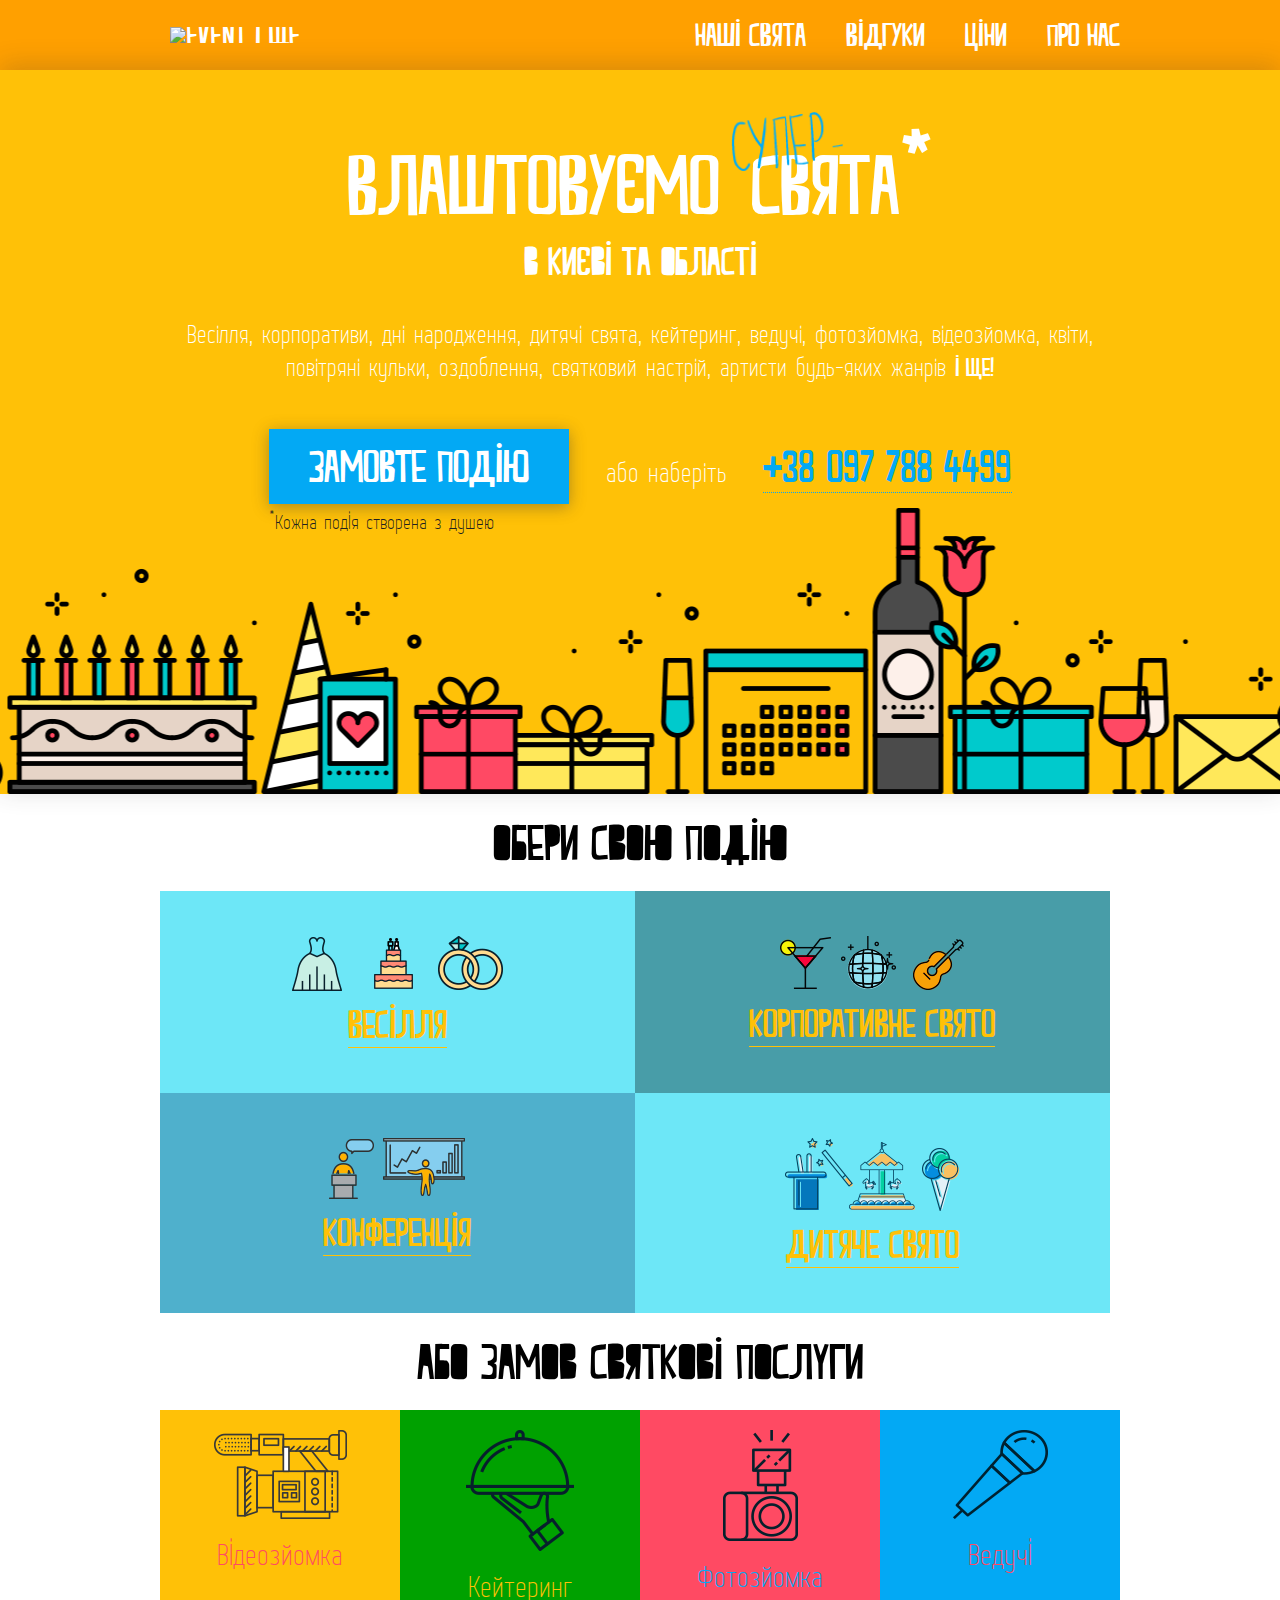
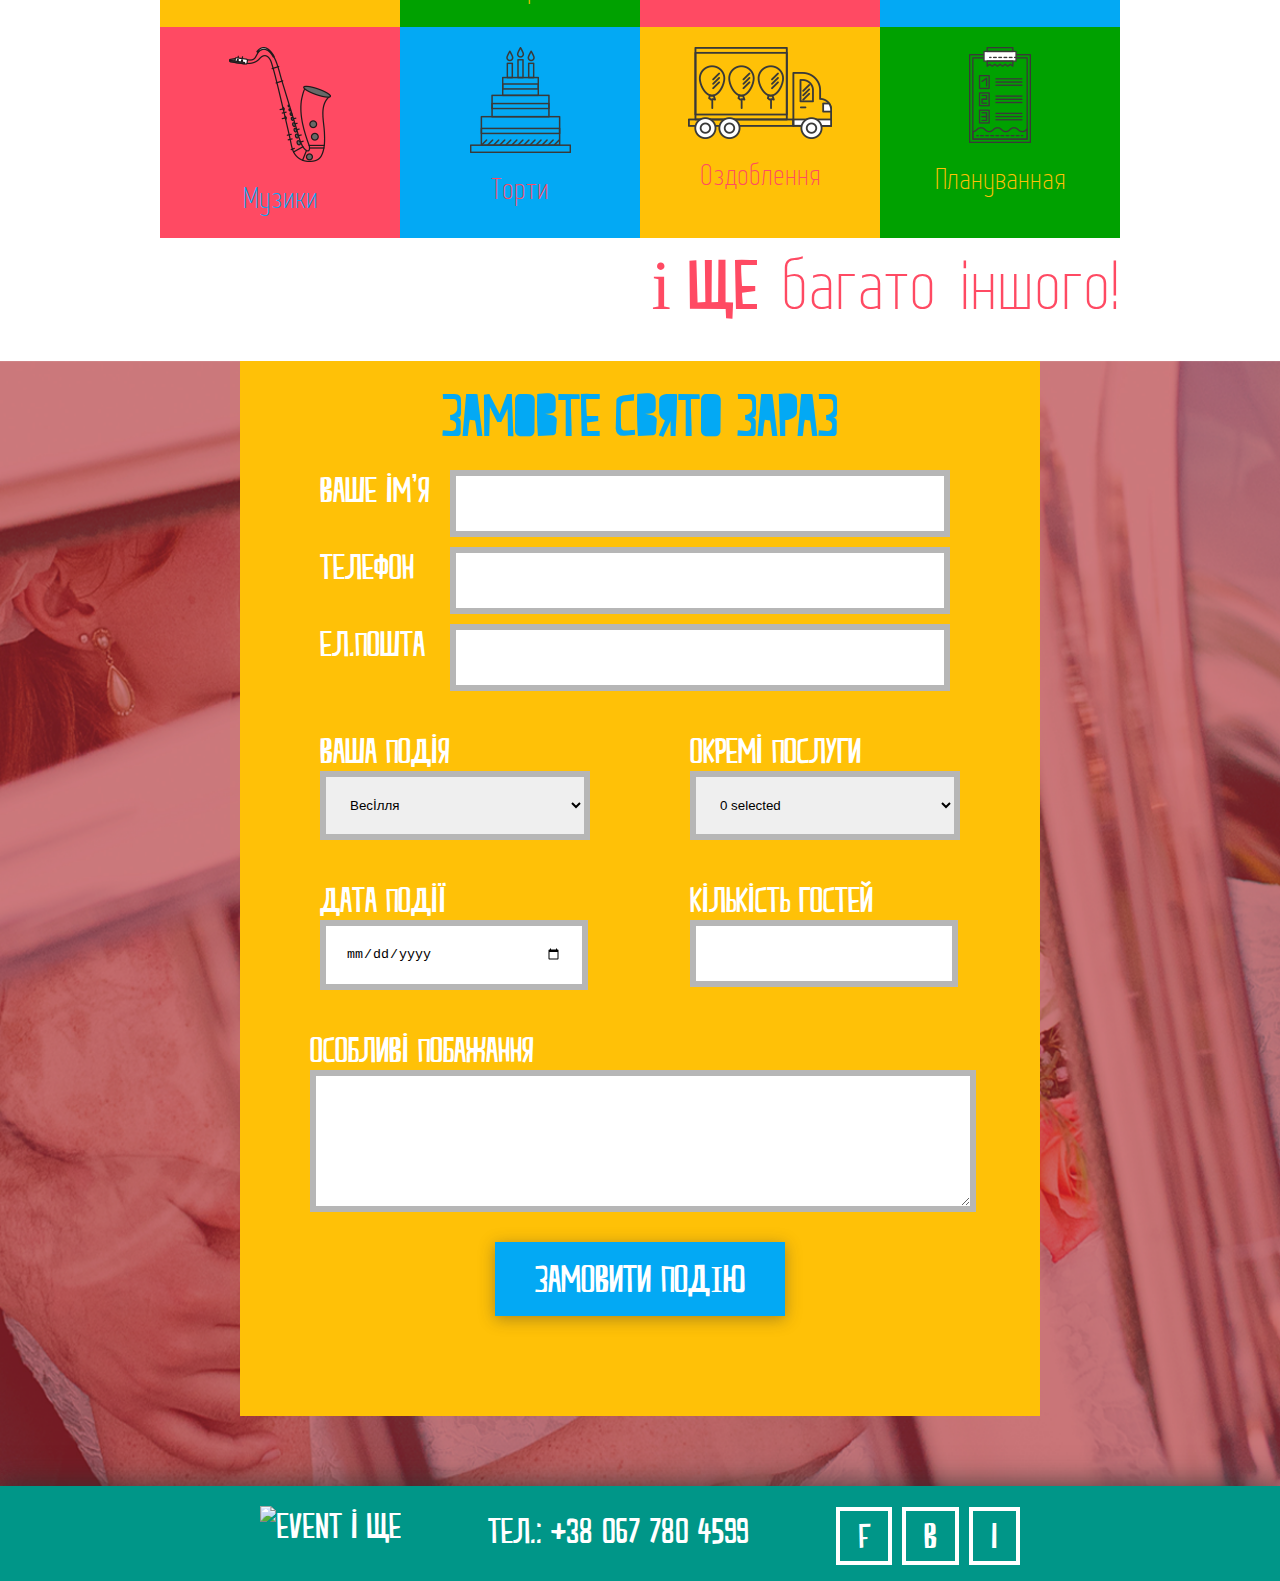
==== commit d575ff0f: "Final presentation vers" ====
--- a/index.html
+++ b/index.html
@@ -59,7 +59,7 @@
 
 	<section class="events">
 		<div class="wrapper__events container">
-			<h3 class="events__title">Обери свою подію</h3>
+			<h3 class="events__title">Обери свою под&#304;ю</h3>
 				<ul class="events__list">
 					<li class="events__item events__item--wedding">
 						<img src="img/main_items_wedding.png">
@@ -86,7 +86,7 @@
 			<ul class="products__list">
 				<li class="products__item products__item--video">
 					<img src="img/video_cam.png">
-					<a>Відеозйомка</a>
+					<a>В&#304;деозйомка</a>
 				</li>
 				<li class="products__item products__item--music">
 					<img src="img/sax.png">
@@ -114,7 +114,7 @@
 				</li>
 				<li class="products__item products__item--tamada">
 					<img src="img/tamada.png">
-					<a>Ведучі</a>
+					<a>Ведуч&#304;</a>
 				</li>
 			</ul>
 			<div class="products__afterword">
@@ -124,12 +124,12 @@
 	</section>
 
 	<section class="order">
-		<div class="order__wrapper container">
+		<div class="order__wrapper">
 			<form class="form">
 			<label class="form__title">Замовте свято зараз</label>
 			  <ul class="form__fieldset">
 				<li class="form__item">
-				  <label for="name" class="form__label form__label--text">Ваше ім'я</label>
+				  <label for="name" class="form__label form__label--text">Ваше &#304;м'я</label>
 				  <input type="text" id="name" name="name" class="form__input form__input--text">
 				</li>
 				<li class="form__item">
@@ -143,19 +143,19 @@
 			  </ul>
 			  <ul class="form__fieldset form__fieldset--events">
 			    <li class="form__item">
-			      <label for="event" class="form__label form__label--text">ваша подія</label><select id="event" name="event" class="form__input form__input--select">
-			          <option>Весілля</option>
+			      <label for="event" class="form__label form__label--text">ваша под&#304;я</label><select id="event" name="event" class="form__input form__input--select">
+			          <option>Вес&#304;лля</option>
 				      <option>Корпоратив</option>
-					  <option>Конференція</option>
+					  <option>Конференц&#304;я</option>
 					  <option>Дитяче свято</option>
 					  <option>День народження</option>
 					  <option>Заручини</option>
 				  </select>
 				 </li>
 			     <li class="form__item">
-					<label for="product" class="form__label form__label--select">окремі послуги</label>
-				  	<select id="product" name="product" class="form__input form__input--select" multiple size="10">
-				      <option>Ведучі</option>
+					<label for="product" class="form__label form__label--select">окрем&#304; послуги</label>
+				  	<select id="product" name="product" class="form__input form__input--select" multiple size="1">
+				      <option>Ведуч&#304;</option>
 					  <option>Кейтеринг</option>
 					  <option>Фотозйомка</option>
 					  <option>Відеозйомка</option>
@@ -168,15 +168,16 @@
 				</ul>
 				<ul  class="form__fieldset form__fieldset--particulars">
 				  <li class="form__item">
-				    <label for="date" class="form__label form__label--date">дата події</label>
+				    <label for="date" class="form__label form__label--date">дата под&#304;ї</label>
 				    <input type="date" name="date" id="date" class="form__input form__input--date">
 				   </li>
 				  <li class="form__item">
-				    <label for="guest_num" class="form__label form__label--guest-num">кількість гостей</label>
+				    <label for="guest_num" class="form__label form__label--guest-num">к&#304;льк&#304;сть гостей</label>
 				    <input type="number" name="guest-num" id="guest-num" class="form__input form__input--date">
+				   </li>
 				</ul>
-				<div class="form__item">
-				  <label for="specials" class="form__label form__label--specials">Особливі побажання</label>
+				<div class="form__item form__item--specials">
+				  <label for="specials" class="form__label form__label--specials">Особлив&#304; побажання</label>
 				  <textarea rows="6" name="specials" class="form__input form__input--textarea"></textarea>
 				</div>
 				<div class="form__item form__item--submit">
@@ -184,19 +185,30 @@
 				</div>
 			</form>
 		</div>
-		<footer class="page-footer container">
-		<div class="page-footer__phone">
-		тел.: +38 067 780 4599
-		</div>
-		<div class="page-footer__social-buttonons">
-        <ul class="page-footer__social-buttons-list">
-          <li class="page-footer__social-button page-footer__social-button--facebook">facebook</li>
-          <li class="page-footer__social-button page-footer__social-button--vkontakt">vkontakte</li>
-          <li class="page-footer__social-button page-footer__social-button--insta">instagram</li>
-        </ul>
+	</section>
+
+	<footer class="page-footer">
+	  <div class="container">
+	    <div class="footer__logo">
+	      <a>
+	        <picture>
+              <img src="..img/logo-event" alt="EVENT &#304; ще">
+            </picture>
+          </a>
+        </div>
+	    <div class="page-footer__phone">
+		  <a href="tel:+380677804599">  тел.: +38 067 780 4599</a>
+        </div>
+	    <div class="page-footer__social-buttons">
+	        <ul class="page-footer__social-buttons-list">
+	          <li class="page-footer__social-button page-footer__social-button--facebook"><a href="facebook.com" target="_blank">F</a></li>
+	          <li class="page-footer__social-button page-footer__social-button--vkontakt"><a href="https://vk.com" target="_blank">В</a></li>
+	          <li class="page-footer__social-button page-footer__social-button--insta"><a href="https://www.instagram.com/" target="_blank">I</a></li>
+	        </ul>
+	      </div>
       </div>
-		</footer>
-	</section>
+    </footer>
+
 
 
 </body>
--- a/style.css
+++ b/style.css
@@ -460,7 +460,7 @@
 }
 
 .main-page__descript h1 {
-	font-size: 90px;
+	font-size: 85px;
 }
 
 .main-page__descript h2 {
@@ -714,6 +714,7 @@
 
 .order__wrapper {
 		background-color: #ffc107;
+		padding-bottom: 25px;
 }
 
 .form {
@@ -768,6 +769,10 @@
 }
 
 @media (min-width: 768px) {
+		.form {
+			padding: 0 70px;
+		}
+
 	.form__fieldset {
 		 width: 100%;
 
@@ -779,46 +784,185 @@
 	flex-direction: row;
 }
 
+.form__item label {
+	font-family: "peach_milkregular";
+	font-size: 28px;
+	color: #fff;
+}
+
 .form__input {
-	width: 75%;
+	width: 70%;
 	margin-left: auto;
 	margin-right: 10px;
+	border-width: 4px;
 }
 
 .form__fieldset--events,
 .form__fieldset--particulars {
+	width: 100%;
 	display: flex;
 	flex-direction: row;
+	justify-content: space-between;
 }
 
 .form__fieldset--particulars .form__item,
 .form__fieldset--events .form__item {
 	flex-direction: column;
-	width: 45%;
+		width: 270px;
 	flex-wrap: nowrap;
-}
-
-.form__fieldset--particulars .form__input,
+
+}
+.form__fieldset--particulars .form__item input{
+	// width: 60%;
+
+}
+
+
 .form__fieldset--events .form__input {
+width: 100%;
+}
+
+.form__fieldset--particulars .form__input {
+	width: 80%;
+}
+
+.form__item--specials {
+	margin-top: 30px;
 	width: 100%;
-}
-
+	flex-direction: column;
+}
+
+.form__item--specials .form__input--textarea {
+	width: 93%;
+}
+
+.form__item--submit .button--submit{
+	font-size: 30px;
+	margin-bottom: 30px;
+}
+.form__fieldset--events,
+.form__fieldset--particulars {
+margin-top: 15px;
+}
+
+}
+
+@media (min-width: 1200px) {
+.order {
+	background: url("img/bg_form.png") no-repeat left top ;
+	background-size: 100%;
+	padding-bottom: 70px;
+		}
+
+.order__wrapper  {
+	width: 800px;
+	margin: 0 auto;
+}
+
+.form__title {
+	font-size: 60px;
+}
+.form__item label {
+	font-family: "peach_milkregular";
+	font-size: 35px;
+	color: #fff;
+}
+
+.form__input {
+	border-width: 6px;
+}
+
+.form__fieldset--events,
+.form__fieldset--particulars {
+margin-top: 30px;
+}
+
+.form__item--submit .button--submit{
+	font-size: 38px;
+	margin-bottom: 65px;
+}
+
+
+}
+
+/*-----------footer--------------*/
+
+.page-footer {
+	background-color: #009688;
+-webkit-box-shadow: 0px -4px 25px 0px rgba(50, 50, 50, 0.5);
+-moz-box-shadow:    0px -4px 25px 0px rgba(50, 50, 50, 0.5);
+box-shadow:         0px -4px 25px 0px rgba(50, 50, 50, 0.5);
+z-index: 2;
+	font-size: 18px;
+	color: #fff;
+	font-family: "peach_milkregular", OpenSans, sans-serif;
+}
+
+.page-footer .container {
+	display: flex;
+	flex-direction: column;
+	margin: 20px 0;
+	align-items: center;
+}
+
+.page-footer__social-button a {
+	border: 3px solid #fff;
+	padding: 5px 10px;
+}
+
+.page-footer__social-button {
+	margin-right: 10px;
+}
+
+.footer__logo {
+	margin-bottom: 10px;
+}
+
+.page-footer__social-button:last-child {
+	margin-right: 0;
+}
+
+.page-footer__social-buttons-list {
+	display: flex;
+	flex-direction: row;
+	margin-top: 20px;
+	margin-bottom: 10px;
+}
+
+.page-footer a {
+	text-decoration: none;
+	color: #fff;
 }
 
 @media (min-width: 768px) {
-	.order {
-		background-image:
-		{}
-	}
-}
-
-/*-----------footer--------------*/
-
-@media (min-width: 768px) {
-.page-footer li {
-		display: block;
- 		float: left;
- 		width: 200px;
- 	}
-
- }+ 	.page-footer {
+	font-size: 35px;
+}
+
+.page-footer .container {
+	justify-content: space-between;
+	width: 760px;
+	margin: 0 auto;
+	flex-direction: row;
+}
+
+ }
+@media (min-width: 768px){
+	.page-footer{
+ -webkit-box-shadow: 0px -4px 25px 0px rgba(50, 50, 50, 0.7);
+-moz-box-shadow:    0px -4px 25px 0px rgba(50, 50, 50, 0.7);
+box-shadow:         0px -4px 25px 0px rgba(50, 50, 50, 0.7);
+padding: 10px 0 15px 0;
+
+}
+
+.page-footer .container {
+align-items: center;
+}
+
+.page-footer__social-button a {
+	border: 4px solid #fff;
+	padding: 5px 18px;
+}
+
+}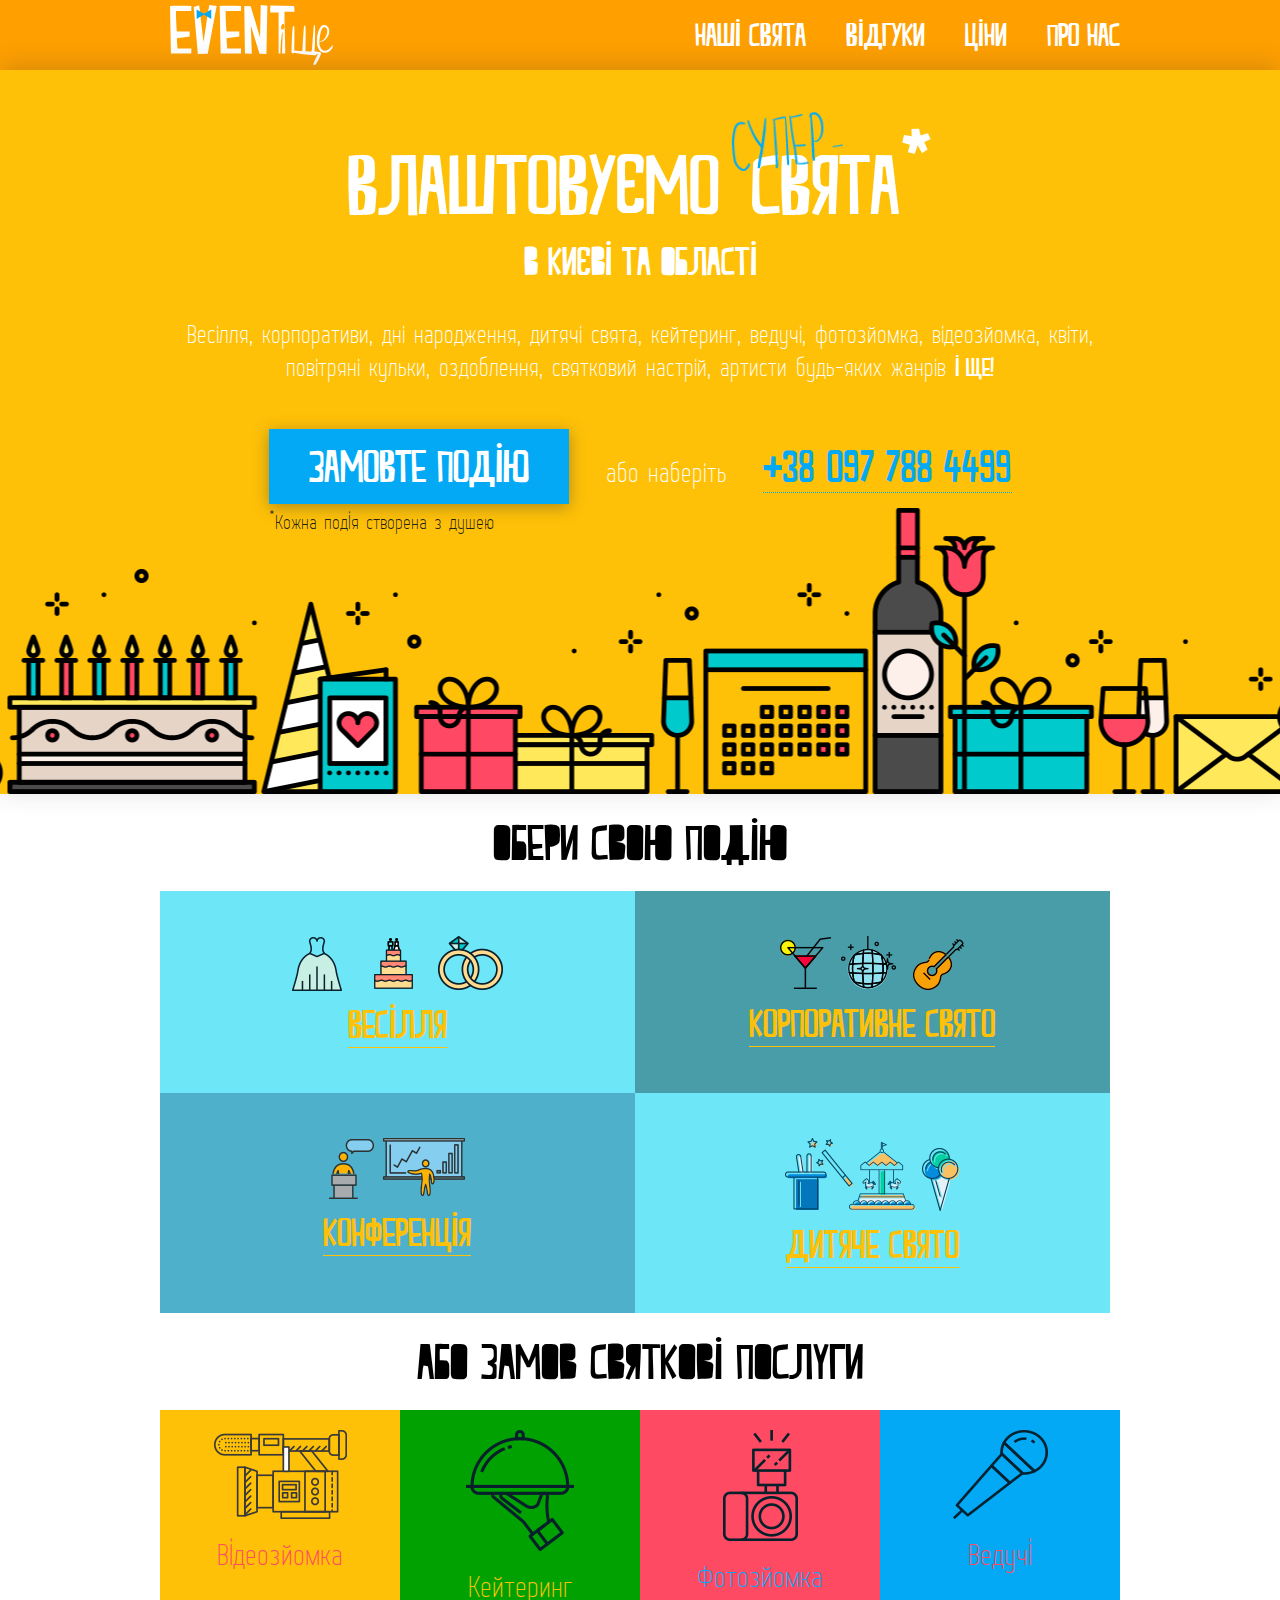
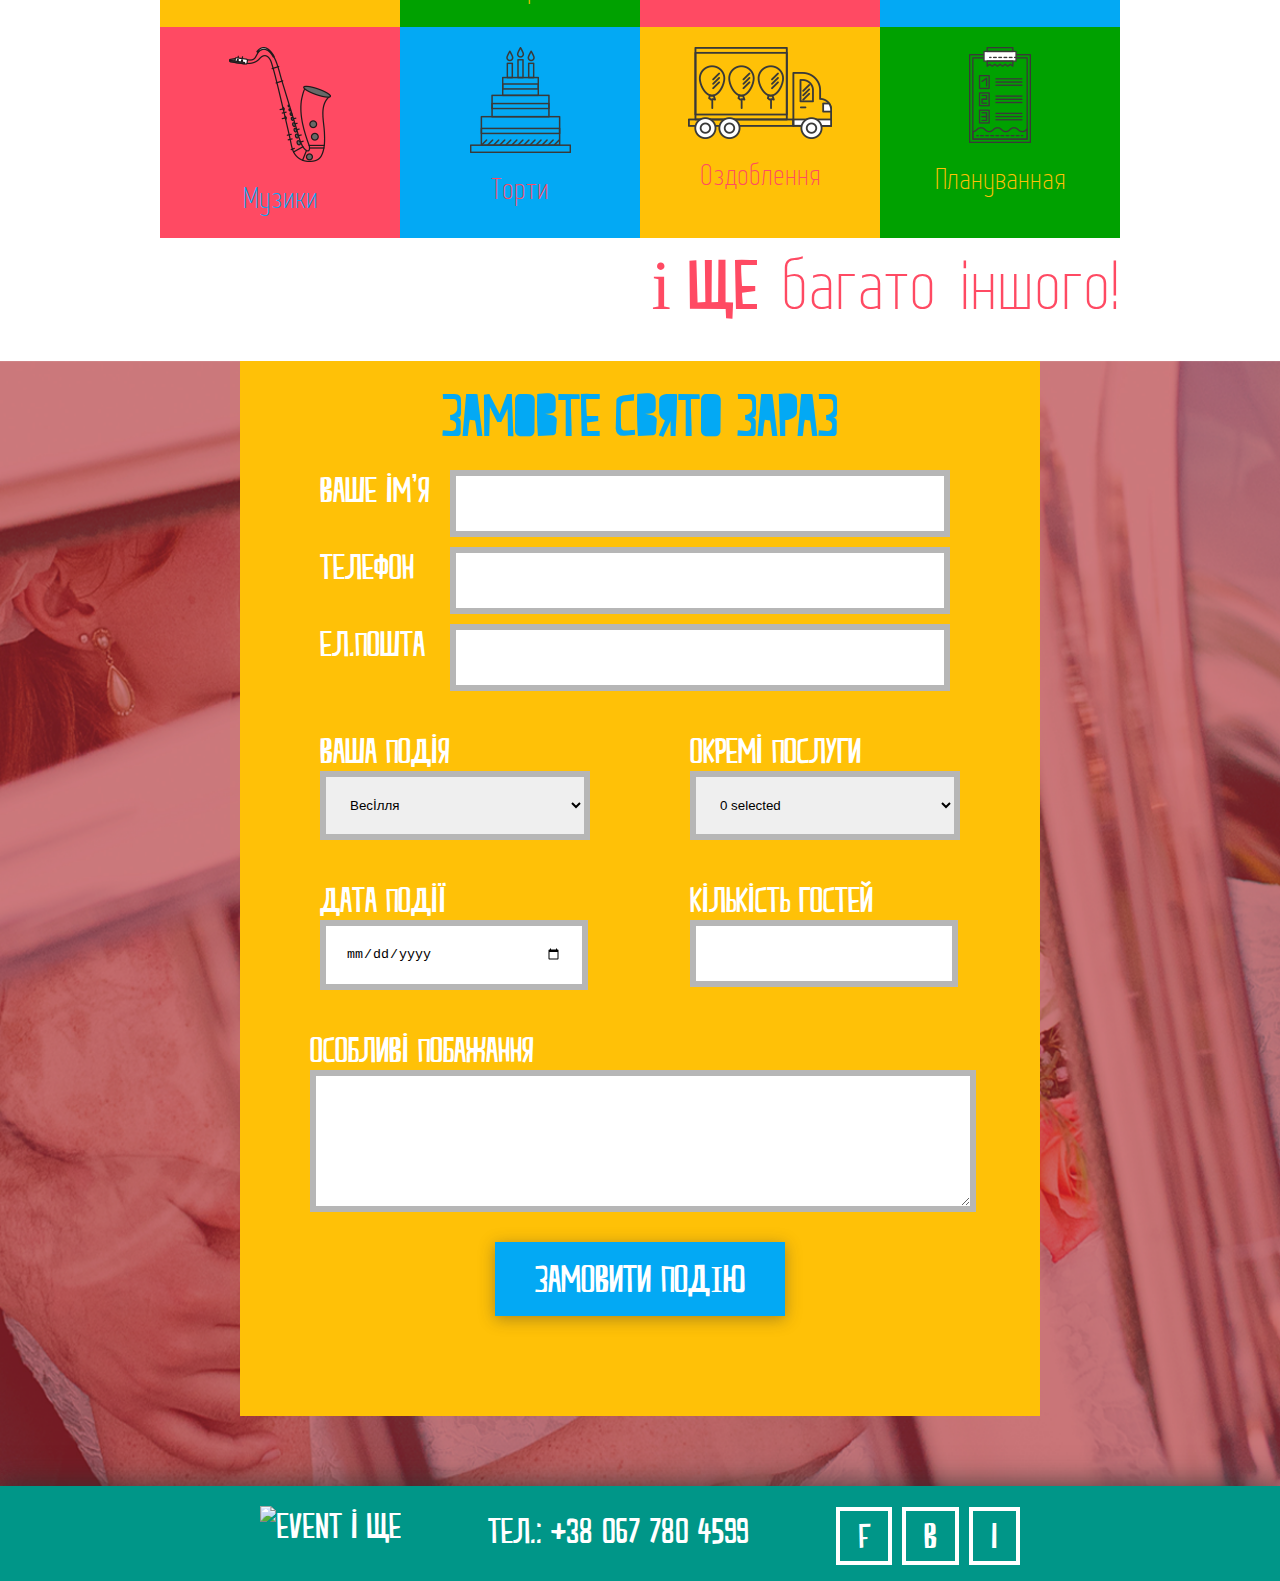
==== commit f5889ea9: "new logo" ====
--- a/index.html
+++ b/index.html
@@ -15,7 +15,7 @@
           <ul class="main-nav__items">
             <li class=" main-nav__item main-nav__item--logo-mobile"><a>
               <picture>
-                <img src="img/logo-event" alt="EVENT &#304; ще">
+                <img src="img/logo_white_3.svg" alt="EVENT &#304; ще" height="60px">
               </picture></a>
             </li>
             <li class="main-nav__item main-nav__item--active"><a>Наш&#304; свята</a></li>
--- a/style.css
+++ b/style.css
@@ -119,7 +119,7 @@
 
 .main-nav__item a {
   display: block;
-  padding: 25px 0px;
+  // padding: 25px 0px;
   // padding-bottom: 25px;
   text-align: center;
 
